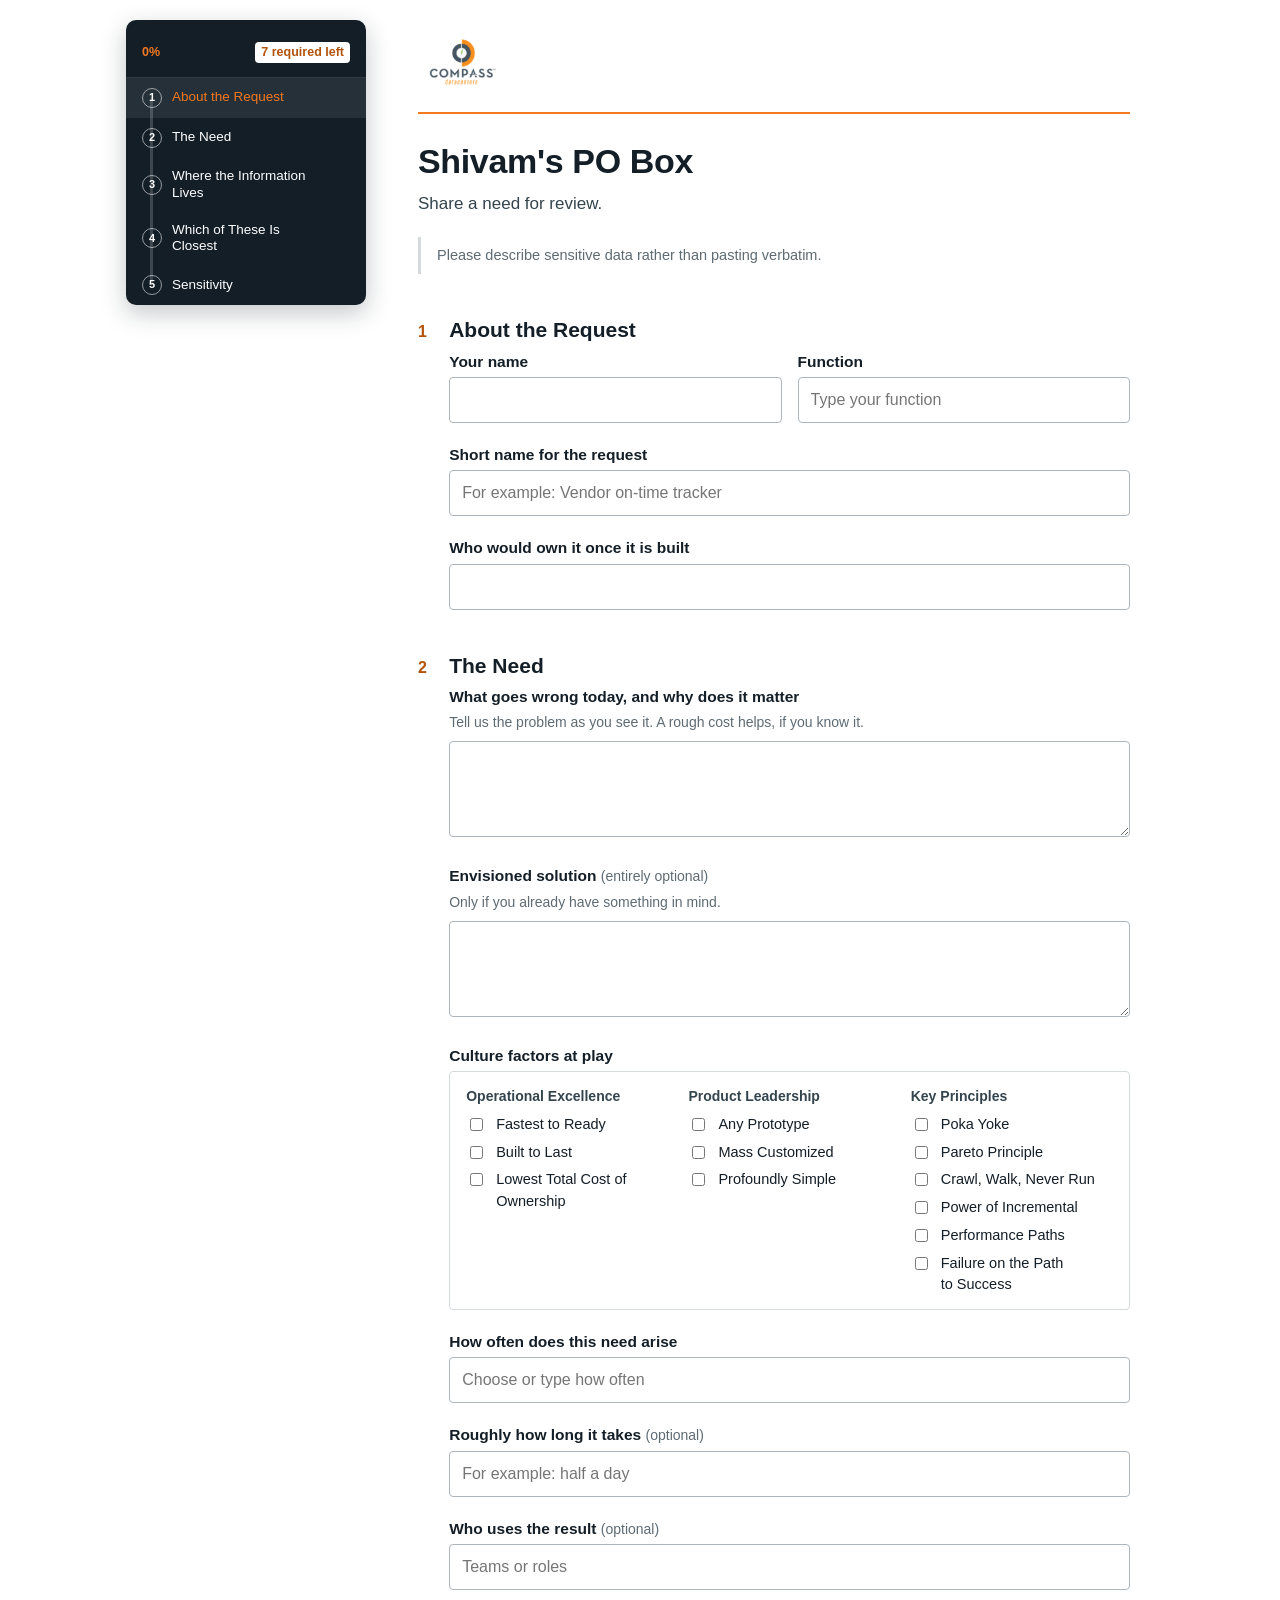
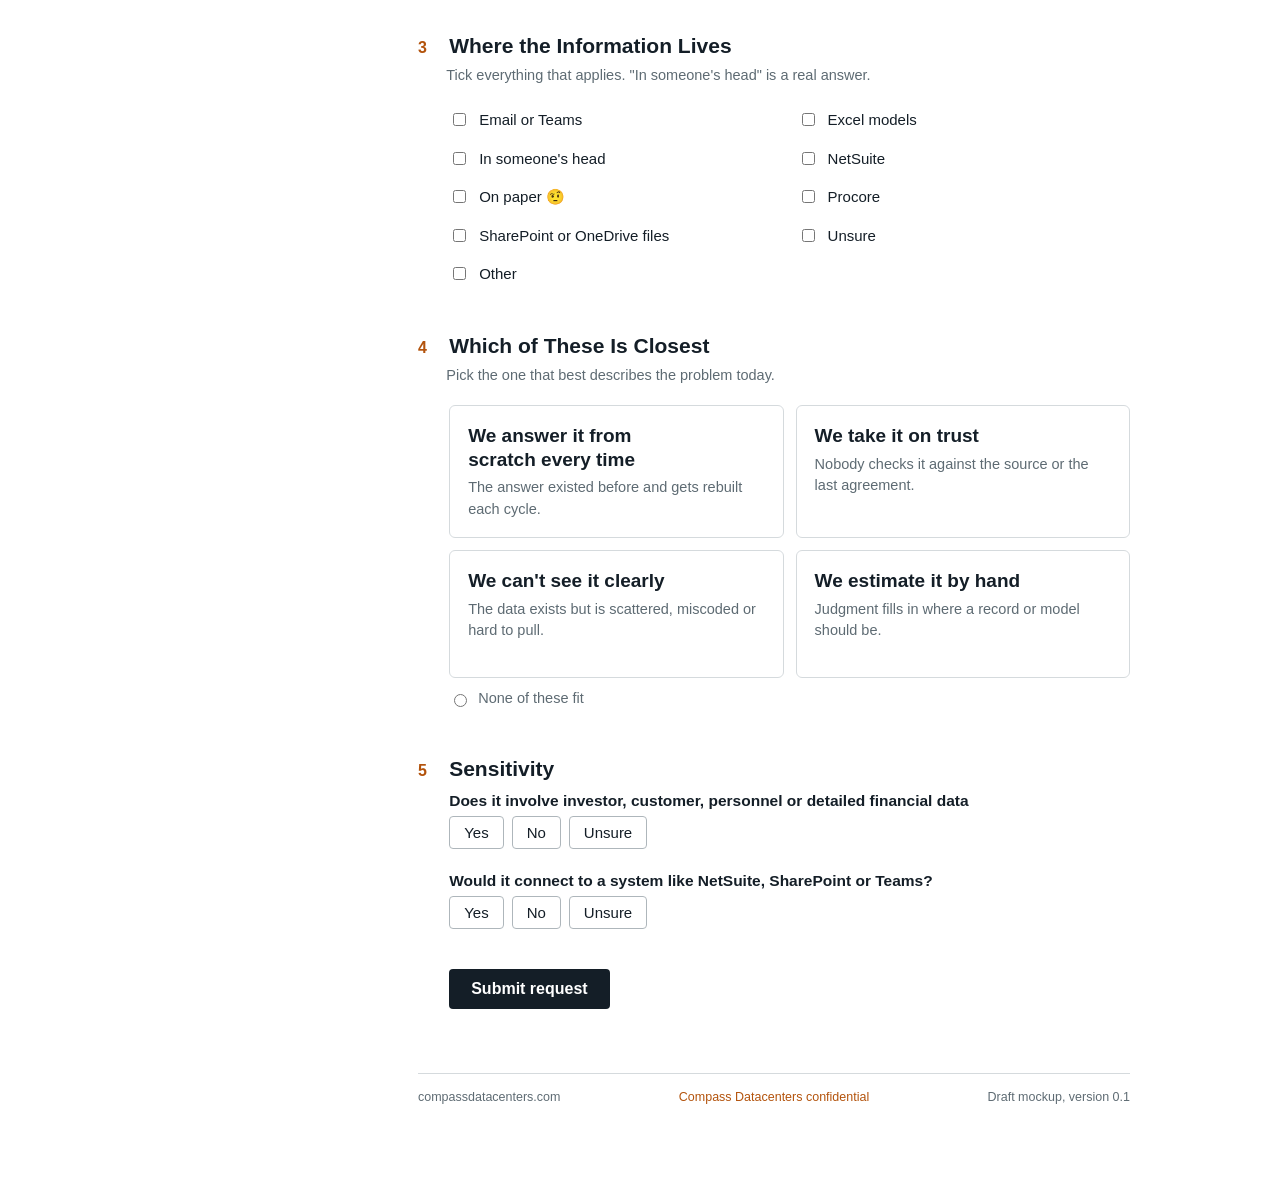
==== index.html @ 2a0922a4 "Rename the form to Shivam's PO Box Co-Authored-By: Claude Opus 5.5 <noreply@anthropic.com>" ====
<!DOCTYPE html>
<html lang="en">
<head>
<meta charset="utf-8">
<meta name="viewport" content="width=device-width, initial-scale=1">
<meta name="robots" content="noindex, nofollow">
<title>Shivam's PO Box | Compass Datacenters</title>
<link rel="stylesheet" href="assets/styles.css">
<link rel="stylesheet" href="assets/rail.css">
<link rel="icon" type="image/png" sizes="32x32" href="assets/icon-32.png">
<link rel="apple-touch-icon" href="assets/icon-180.png">
</head>
<body>
<nav id="progressRail" aria-label="Form progress"></nav>
<div class="wrap">
  <header class="top">
    <img src="assets/compass-logo.png" alt="Compass Datacenters">
  </header>

  <main id="requester">
    <h1 id="formTitle">Shivam's PO Box</h1>
    <p class="lede">Share a need for review.</p>
    <div class="notes">
      <p>Please describe sensitive data rather than pasting verbatim.</p>
    </div>

    <form id="f" novalidate>
      <section class="step" aria-labelledby="s1">
        <h2 id="s1"><span class="n">1</span>About the Request</h2>
        <div class="field row">
          <div><label class="q" for="name">Your name</label><input type="text" id="name" autocomplete="name" required></div>
          <div><label class="q" for="fn">Function</label>
            <input type="text" id="fn" required autocomplete="off" placeholder="Type your function"></div>
        </div>
        <div class="field"><label class="q" for="short">Short name for the request</label><!-- ste-disable-line STE020: owner ruling 2026-09-30, form questions are full sentences -->
          <input type="text" id="short" required placeholder="For example: Vendor on-time tracker"></div>
        <div class="field"><label class="q" for="steward">Who would own it once it is built</label><!-- ste-disable-line STE020: owner ruling 2026-09-30, form questions are full sentences -->
          <input type="text" id="steward" required></div>
      </section>

      <section class="step" aria-labelledby="s2">
        <h2 id="s2"><span class="n">2</span>The Need</h2>
        <div class="field"><label class="q" for="miss">What goes wrong today, and why does it matter</label><!-- ste-disable-line STE020: owner ruling 2026-09-30, form questions are full sentences -->
          <span class="help" id="missHelp">Tell us the problem as you see it. A rough cost helps, if you know it.</span>
          <textarea id="miss" aria-describedby="missHelp" required></textarea></div>
        <div class="field"><span class="q" id="solutionL">Envisioned solution <span class="opt">(entirely optional)</span></span>
          <span class="help" id="solutionHelp">Only if you already have something in mind.</span>
          <textarea id="solution" aria-labelledby="solutionL" aria-describedby="solutionHelp"></textarea></div>
        <div class="field"><span class="q" id="culL">Culture factors at play</span>
          <div class="culture" role="group" aria-labelledby="culL" id="culture">
            <fieldset><legend>Operational Excellence</legend>
              <label class="check"><input type="checkbox" value="Fastest to Ready">Fastest to Ready</label>
              <label class="check"><input type="checkbox" value="Built to Last">Built to Last</label>
              <label class="check"><input type="checkbox" value="Lowest Total Cost of Ownership">Lowest Total Cost of Ownership</label><!-- ste-disable-line STE020: owner ruling 2026-09-30, form questions are full sentences -->
            </fieldset>
            <fieldset><legend>Product Leadership</legend>
              <label class="check"><input type="checkbox" value="Any Prototype">Any Prototype</label>
              <label class="check"><input type="checkbox" value="Mass Customized">Mass Customized</label>
              <label class="check"><input type="checkbox" value="Profoundly Simple">Profoundly Simple</label>
            </fieldset>
            <fieldset><legend>Key Principles</legend>
              <label class="check"><input type="checkbox" value="Poka Yoke">Poka Yoke</label>
              <label class="check"><input type="checkbox" value="Pareto Principle">Pareto Principle</label>
              <label class="check"><input type="checkbox" value="Crawl, Walk, Never Run">Crawl, Walk, Never Run</label>
              <label class="check"><input type="checkbox" value="Power of Incremental">Power of Incremental</label>
              <label class="check"><input type="checkbox" value="Performance Paths">Performance Paths</label>
              <label class="check"><input type="checkbox" value="Failure on the Path to Success">Failure on the Path to Success</label><!-- ste-disable-line STE020: owner ruling 2026-09-30, form questions are full sentences -->
            </fieldset>
          </div></div>
        <div class="field"><label class="q" for="freq">How often does this need arise</label><!-- ste-disable-line STE020: owner ruling 2026-09-30, form questions are full sentences -->
          <input type="text" id="freq" list="freqList" required autocomplete="off" placeholder="Choose or type how often">
          <datalist id="freqList">
            <option>Once</option><option>Daily</option><option>Weekly</option><option>Monthly</option>
            <option>Quarterly</option><option>Per project</option><option>Occasionally</option>
          </datalist></div>
        <div class="field"><label class="q" for="effort">Roughly how long it takes <span class="opt">(optional)</span></label><!-- ste-disable-line STE020: owner ruling 2026-09-30, form questions are full sentences -->
          <input type="text" id="effort" placeholder="For example: half a day"></div>
        <div class="field"><label class="q" for="users">Who uses the result <span class="opt">(optional)</span></label><!-- ste-disable-line STE020: owner ruling 2026-09-30, form questions are full sentences -->
          <input type="text" id="users" placeholder="Teams or roles"></div>
      </section>

      <section class="step" aria-labelledby="s3">
        <h2 id="s3"><span class="n">3</span>Where the Information Lives</h2>
        <p class="intro">Tick everything that applies. "In someone's head" is a real answer.</p>
        <div class="field checks" role="group" aria-labelledby="s3" id="srcs">
          <label class="check"><input type="checkbox" value="Email or Teams">Email or Teams</label>
          <label class="check"><input type="checkbox" value="Excel models">Excel models</label>
          <label class="check"><input type="checkbox" value="In someone's head">In someone's head</label>
          <label class="check"><input type="checkbox" value="NetSuite">NetSuite</label>
          <label class="check"><input type="checkbox" value="On paper &#129320;">On paper &#129320;</label>
          <label class="check"><input type="checkbox" value="Procore">Procore</label>
          <label class="check"><input type="checkbox" value="SharePoint or OneDrive files">SharePoint or OneDrive files</label>
          <label class="check"><input type="checkbox" value="Unsure">Unsure</label>
          <label class="check"><input type="checkbox" id="srcOtherCk" value="Other">Other</label>
        </div>
        <!-- ste-disable-next-line STE020: owner ruling 2026-09-30, form questions are full sentences -->
        <input type="text" id="srcOther" class="followup" placeholder="Describe where else" aria-label="Where else the information lives, described" hidden>
      </section>

      <section class="step" aria-labelledby="s4">
        <h2 id="s4"><span class="n">4</span>Which of These Is Closest</h2>
        <p class="intro">Pick the one that best describes the problem today.</p>
        <div class="field">
          <div class="tiles" role="radiogroup" aria-labelledby="s4" id="gap">
            <label class="tile"><input type="radio" name="gap" value="Remember">
              <span class="t">We answer it from scratch every time</span><!-- ste-disable-line STE020: owner ruling 2026-09-30, form questions are full sentences -->
              <span class="d">The answer existed before and gets rebuilt each cycle.</span></label>
            <label class="tile"><input type="radio" name="gap" value="Verify">
              <span class="t">We take it on trust</span><!-- ste-disable-line STE020: owner ruling 2026-09-30, form questions are full sentences -->
              <span class="d">Nobody checks it against the source or the last agreement.</span></label>
            <label class="tile"><input type="radio" name="gap" value="See">
              <span class="t">We can't see it clearly</span><!-- ste-disable-line STE020: owner ruling 2026-09-30, form questions are full sentences -->
              <span class="d">The data exists but is scattered, miscoded or hard to pull.</span></label>
            <label class="tile"><input type="radio" name="gap" value="Guess">
              <span class="t">We estimate it by hand</span><!-- ste-disable-line STE020: owner ruling 2026-09-30, form questions are full sentences -->
              <span class="d">Judgment fills in where a record or model should be.</span></label>
          </div>
          <div class="nofit"><label><input type="radio" name="gap" value="None fit">None of these fit</label></div>
        </div>
      </section>

      <section class="step" aria-labelledby="s5">
        <h2 id="s5"><span class="n">5</span>Sensitivity</h2>
        <div class="field"><span class="q" id="sensL">Does it involve investor, customer, personnel or detailed financial data</span>
          <div class="radios" role="radiogroup" aria-labelledby="sensL">
            <label><input type="radio" name="sens" value="Yes">Yes</label>
            <label><input type="radio" name="sens" value="No">No</label>
            <label><input type="radio" name="sens" value="Unsure">Unsure</label>
          </div></div>
        <div class="field"><span class="q" id="sysL">Would it connect to a system like NetSuite, SharePoint or Teams?</span><!-- ste-disable-line STE020: owner ruling 2026-09-30, form questions are full sentences -->
          <div class="radios" role="radiogroup" aria-labelledby="sysL">
            <label><input type="radio" name="sys" value="Yes">Yes</label>
            <label><input type="radio" name="sys" value="No">No</label>
            <label><input type="radio" name="sys" value="Unsure">Unsure</label>
          </div></div>
        <div class="field followup" id="wbFollowup" hidden><span class="q" id="wbL">Would it only read from it, or also write back?</span><!-- ste-disable-line STE020: owner ruling 2026-09-30, form questions are full sentences -->
          <div class="radios" role="radiogroup" aria-labelledby="wbL">
            <label><input type="radio" name="wb" value="Read only">Read only</label>
            <label><input type="radio" name="wb" value="Read and write">Read and write</label>
            <label><input type="radio" name="wb" value="Unsure">Unsure</label>
          </div></div>
      </section>

      <div class="errbox" id="errs" role="alert" tabindex="-1"></div>
      <div class="actions">
        <button type="submit" class="btn">Submit request</button>
      </div>
    </form>

    <div class="done" id="done" tabindex="-1">
      <h2>Request Submitted</h2>
      <p id="doneMsg"></p>
      <p style="margin-top:14px"><button type="button" class="btn quiet" id="another">Start another request</button></p>
    </div>
  </main>

  <footer class="foot">
    <span>compassdatacenters.com</span>
    <span class="conf">Compass Datacenters confidential</span>
    <span>Draft mockup, version 0.1</span>
  </footer>
</div>

<script src="assets/config.js"></script>
<script src="assets/submit.js"></script>
<script src="assets/app.js"></script>
<script src="assets/rail.js"></script>
</body>
</html>
---- assets/styles.css ----
:root{
    --onyx:#141E27; --slate:#34444D; --muted:#5E6B73; --line:#D5DADD;
    --wash:#F3F4F5; --orange:#F37820; --orange-ink:#B3530C; --white:#FFFFFF;
    --err:#B42318;
  }
  *{box-sizing:border-box}
  html{-webkit-text-size-adjust:100%}
  body{margin:0;background:var(--white);color:var(--onyx);
       font-family:Arial,"Helvetica Neue",Helvetica,sans-serif;font-size:16px;line-height:1.5}
  .wrap{max-width:760px;margin:0 auto;padding:32px 24px 72px}
  header.top{display:flex;align-items:flex-end;justify-content:space-between;gap:16px;
             padding-bottom:20px;border-bottom:2px solid var(--orange)}
  header.top img{height:60px;width:auto;display:block}
  .viewswitch{display:flex;border:1px solid var(--line);border-radius:6px;overflow:hidden}
  .viewswitch button{font:inherit;font-size:14px;padding:8px 14px;border:0;background:var(--white);
       color:var(--slate);cursor:pointer;display:inline-flex;align-items:center;justify-content:center;line-height:1}
  .viewswitch button[aria-pressed="true"]{background:var(--onyx);color:var(--white)}
  h1{font-size:34px;line-height:1.15;margin:28px 0 10px;font-weight:700;letter-spacing:-.01em}
  .lede{font-size:17px;color:var(--slate);margin:0 0 20px;max-width:62ch}
  .notes{border-left:3px solid var(--line);padding:2px 0 2px 16px;margin:0 0 36px;
         color:var(--muted);font-size:14.5px}
  .notes p{margin:6px 0}
  section.step{margin-top:40px}
  .step h2{display:flex;align-items:baseline;gap:12px;font-size:21px;margin:0 0 4px}
  .step h2 .n{color:var(--orange-ink);font-size:16px;font-weight:700;min-width:1.2em}
  .step .intro{margin:0 0 18px 1.95em;color:var(--muted);font-size:14.5px}
  .field{margin:0 0 20px 1.95em}
  label.q, .q{display:block;font-weight:700;font-size:15.5px;margin-bottom:4px}
  .help{display:block;color:var(--muted);font-size:14px;margin:0 0 8px}
  .opt{font-weight:400;color:var(--muted);font-size:14px}
  input[type=text],input[type=date],select,textarea{width:100%;font:inherit;color:var(--onyx);
       padding:10px 12px;border:1px solid #AEB6BB;border-radius:4px;background:var(--white)}
  textarea{min-height:96px;resize:vertical}
  input[type=text]:focus,input[type=date]:focus,select:focus,textarea:focus,button:focus-visible{
       outline:3px solid rgba(243,120,32,.45);outline-offset:1px;border-color:var(--orange)}
  input[type=checkbox],input[type=radio]{outline:none}
  .tile:has(input:focus-visible),.check:has(input:focus-visible),
  .radios label:has(input:focus-visible){outline:3px solid rgba(243,120,32,.45);outline-offset:1px;border-color:var(--orange)}
  .row{display:grid;grid-template-columns:1fr 1fr;gap:16px}
  .checks{display:grid;grid-template-columns:repeat(2,minmax(0,1fr));gap:8px 16px}
  .check{display:flex;gap:10px;align-items:flex-start;font-size:15px;padding:4px 0}
  .check input{margin-top:4px;accent-color:var(--orange)}
  .radios{display:flex;flex-wrap:wrap;gap:8px}
  .radios label{position:relative;display:inline-flex;align-items:center;justify-content:center;border:1px solid #AEB6BB;border-radius:4px;
       padding:8px 14px;font-size:15px;line-height:1;cursor:pointer}
  .radios input{position:absolute;opacity:0;pointer-events:none}
  .radios label:has(input:checked){border-color:var(--onyx);background:var(--wash)}

  /* the one bold element: the gap selector */
  .tiles{display:grid;grid-template-columns:1fr 1fr;gap:12px}
  .tile{position:relative;display:block;border:1.5px solid var(--line);border-radius:6px;
        padding:18px 18px 16px;cursor:pointer;background:var(--white);min-height:128px}
  .tile input{position:absolute;opacity:0;pointer-events:none}
  .tile .t{display:block;font-size:19px;font-weight:700;line-height:1.25;margin-bottom:6px}
  .tile .d{display:block;font-size:14.5px;color:var(--muted)}
  .tile:hover{border-color:#9AA4AA}
  .tile:has(input:checked){border-color:var(--orange);box-shadow:inset 0 -4px 0 var(--orange)}
  .tile:has(input:checked) .t{color:var(--onyx)}
  .nofit{margin-top:10px;font-size:14.5px}
  .nofit label{display:inline-flex;gap:8px;align-items:center;color:var(--muted);cursor:pointer}

  .culture{display:grid;grid-template-columns:repeat(3,minmax(0,1fr));gap:4px 20px;
           border:1px solid var(--line);border-radius:4px;padding:14px 16px 10px}
  .culture fieldset{border:0;margin:0;padding:0;min-width:0}
  .culture legend{padding:0;font-size:14px;font-weight:700;color:var(--slate);margin-bottom:4px}
  .culture .check{font-size:14.5px;padding:3px 0}
  .followup{margin-top:8px}

  .actions{margin:40px 0 0 1.95em;display:flex;align-items:center;gap:16px;flex-wrap:wrap}
  .btn{font:inherit;font-weight:700;font-size:16px;padding:12px 22px;border-radius:4px;
       border:0;background:var(--onyx);color:var(--white);cursor:pointer;
       display:inline-flex;align-items:center;justify-content:center;line-height:1}
  .btn:hover{background:var(--slate)}
  .btn.quiet{background:var(--white);color:var(--onyx);border:1px solid #AEB6BB}
  .errbox{display:none;margin:28px 0 0 1.95em;border:1px solid var(--err);border-radius:4px;
          padding:12px 16px;color:var(--err);font-size:15px}
  .errbox.show{display:block}
  .errbox ul{margin:6px 0 0;padding-left:18px}
  .invalid{border-color:var(--err)!important}
  .done{display:none;margin-top:40px;border:1.5px solid var(--onyx);border-radius:6px;padding:24px}
  .done.show{display:block}
  .done h2{margin:0 0 8px;font-size:22px}
  .done p{margin:6px 0}
  .preview{font-size:13.5px;color:var(--muted)}

  /* triage view: requests table */
  .reqFilters{display:flex;gap:16px;flex-wrap:wrap;align-items:flex-end;margin:0 0 16px 1.95em}
  .reqFilter .q{font-size:13.5px;margin-bottom:4px}
  .reqFilter select,.reqFilter input[type=text]{font:inherit;font-size:14.5px;padding:8px 10px;
       border:1px solid #AEB6BB;border-radius:4px;background:var(--white);color:var(--onyx);width:auto}
  .reqSearch{flex:1 1 220px}
  .reqSearch input{width:100%}
  .reqCount{margin:0 0 10px 1.95em;color:var(--muted);font-size:13.5px}
  .reqTableWrap{margin:0 0 20px 1.95em;overflow-x:auto;border:1px solid var(--line);border-radius:6px}
  table.reqTable{border-collapse:collapse;width:100%;min-width:760px;font-size:14px}
  .reqTable th,.reqTable td{padding:9px 12px;text-align:left;border-bottom:1px solid var(--line);white-space:nowrap}
  .reqTable thead th{background:var(--wash);font-weight:700;cursor:pointer;user-select:none}
  .reqTable thead th:focus-visible{outline:3px solid rgba(243,120,32,.45);outline-offset:-3px}
  .reqTable th[aria-sort="ascending"]::after{content:" \2191"}
  .reqTable th[aria-sort="descending"]::after{content:" \2193"}
  .reqTable th[data-type="num"],.reqTable td.num{text-align:right;font-variant-numeric:tabular-nums}
  .reqTable tbody tr{cursor:pointer}
  .reqTable tbody tr:hover{background:var(--wash)}
  .reqTable tbody tr[aria-current="true"]{background:var(--wash);outline:2px solid var(--onyx);outline-offset:-2px}
  .reqTable tbody tr:focus-visible{outline:3px solid rgba(243,120,32,.45);outline-offset:-3px}
  .internal{background:var(--wash);border-radius:6px;padding:14px 16px;font-size:14.5px;
            color:var(--slate);margin:0 0 28px}
  .sample{border:1px solid var(--line);border-radius:6px;padding:16px 18px;margin-bottom:8px}
  .sample dl{display:grid;grid-template-columns:170px 1fr;gap:6px 16px;margin:0;font-size:15px}
  .sample dt{color:var(--muted)}
  .sample dd{margin:0;white-space:pre-wrap}
  .lens{display:grid;grid-template-columns:90px 1fr;align-items:center;gap:12px;margin-bottom:10px}
  .lens .name{font-weight:700}
  .scale{display:flex;border:1px solid #AEB6BB;border-radius:4px;overflow:hidden;width:max-content}
  .scale label{position:relative}
  .scale input{position:absolute;opacity:0}
  .scale span{display:inline-flex;align-items:center;justify-content:center;min-width:44px;
       text-align:center;padding:7px 6px;font-size:14px;line-height:1;
       border-right:1px solid var(--line);cursor:pointer}
  .scale label:last-child span{border-right:0}
  .scale input:checked+span{background:var(--onyx);color:var(--white)}
  .scale input:focus-visible+span{outline:3px solid rgba(243,120,32,.45);outline-offset:-3px}
  .scale-key{font-size:13.5px;color:var(--muted);margin:2px 0 14px 102px}
  /* no single-word last lines at any width */
  p,.help,.intro,.d,dd,.lede,.notes p,label.q,.q,.check{text-wrap:pretty}
  h1,h2,.t{text-wrap:balance}
  [hidden]{display:none!important}
  footer.foot{margin-top:64px;padding-top:14px;border-top:1px solid var(--line);
       display:flex;justify-content:space-between;gap:12px;flex-wrap:wrap;font-size:12.5px;color:var(--muted)}
  footer .conf{color:var(--orange-ink)}

  @media (max-width:640px){
    .wrap{padding:20px 16px 56px}
    h1{font-size:28px}
    .row,.tiles,.checks,.culture{grid-template-columns:1fr}
    .culture{gap:12px}
    .field,.step .intro,.actions,.errbox{margin-left:0}
    .reqFilters{flex-direction:column;align-items:stretch;margin-left:0}
    .reqCount,.reqTableWrap{margin-left:0}
    header.top{flex-direction:column;align-items:flex-start}
    .sample dl{grid-template-columns:1fr}
    .lens{grid-template-columns:1fr}
    .scale-key{margin-left:0}
  }
  @media (prefers-reduced-motion:no-preference){
    .done.show{animation:rise .25s ease-out}
    @keyframes rise{from{opacity:0;transform:translateY(6px)}to{opacity:1;transform:none}}
  }
---- assets/rail.css ----
/* Floating progress rail. Loaded only by index.html. New file, no shared selectors
   from styles.css are redefined here except the .wrap reserve-space overrides below,
   which are scoped to the >=641px layout this rail needs. */
:root{
  --rail-onyx:#141E27; --rail-slate:#34444D; --rail-orange:#F37820; --rail-orange-ink:#B3530C;
}

#progressRail{
  font-family:Arial,"Helvetica Neue",Helvetica,sans-serif;
  box-sizing:border-box;
}
#progressRail *{box-sizing:border-box}
#progressRail.rail-hidden{display:none}

/* ---- shared building blocks ---- */
#progressRail .rail-progress{padding:14px 16px;border-bottom:1px solid rgba(255,255,255,.12)}
#progressRail .rail-track{height:8px;border-radius:999px;background:rgba(255,255,255,.18);overflow:hidden}
#progressRail .rail-fill{height:100%;width:0%;background:var(--rail-orange);border-radius:999px;transition:width .25s ease}
#progressRail .rail-meta{display:flex;justify-content:space-between;align-items:baseline;gap:8px;margin-top:8px;font-size:12.5px}
#progressRail #railPercent{color:var(--rail-orange);font-weight:700}
#progressRail #railStatus{color:var(--rail-orange-ink);background:#fff;padding:1px 6px;border-radius:4px;font-weight:600}

#progressRail .rail-step{
  display:flex;align-items:center;gap:10px;width:100%;text-align:left;
  border:0;background:transparent;color:#fff;cursor:pointer;
  font:inherit;font-size:13.5px;padding:10px 16px;line-height:1.25;
}
#progressRail .rail-step .rail-num{
  flex:0 0 auto;width:20px;height:20px;border-radius:50%;display:flex;align-items:center;justify-content:center;
  font-size:11px;font-weight:700;border:1.5px solid rgba(255,255,255,.55);color:#fff;
}
#progressRail .rail-step .rail-label{flex:1 1 auto;color:#fff}
#progressRail .rail-step .rail-check{flex:0 0 auto;width:16px;text-align:center;color:var(--rail-orange);opacity:0;font-weight:700}
#progressRail .rail-step[data-state="done"] .rail-num{background:var(--rail-orange);border-color:var(--rail-orange);color:var(--rail-onyx)}
#progressRail .rail-step[data-state="done"] .rail-check{opacity:1}
#progressRail .rail-step[data-state="partial"] .rail-num{border-color:var(--rail-orange);color:var(--rail-orange)}
#progressRail .rail-step.is-current{background:rgba(255,255,255,.08)}
#progressRail .rail-step.is-current .rail-label{color:var(--rail-orange)}
#progressRail .rail-step:hover{background:rgba(255,255,255,.06)}
#progressRail .rail-step:focus-visible{outline:2px solid var(--rail-orange);outline-offset:-2px}

/* ---- >=641px: vertical rail, sticky, reserved as its own column ---- */
@media (min-width:641px){
  body{display:flex;align-items:flex-start;justify-content:center;gap:28px;flex-wrap:wrap}
  .wrap{margin:0;min-width:0;flex:1 1 760px}
  #progressRail{
    flex:0 0 240px;position:sticky;top:20px;align-self:flex-start;
    background:var(--rail-onyx);border-radius:10px;overflow:hidden;
    max-height:calc(100vh - 40px);overflow-y:auto;
    box-shadow:0 8px 24px rgba(20,30,39,.25);
  }
  #progressRail .rail-dots{display:none}

  /* horizontal fill is mobile-only here; a vertical timeline replaces it behind the
     numbered step dots, so the percent/status readout is all that's left up top */
  #progressRail .rail-progress .rail-track{display:none}

  #progressRail .rail-steps{position:relative}
  #progressRail .rail-track-v,
  #progressRail .rail-fill-v{
    position:absolute;left:24px;top:20px;bottom:20px;width:3px;border-radius:999px;
  }
  #progressRail .rail-track-v{background:rgba(255,255,255,.18)}
  #progressRail .rail-fill-v{bottom:auto;height:0;background:var(--rail-orange);transition:height .25s ease}
  #progressRail .rail-step{position:relative}
}

/* ---- <=640px: slim sticky top bar with dots ---- */
@media (max-width:640px){
  body{padding-top:0}
  #progressRail{
    position:sticky;top:0;z-index:50;width:100%;
    background:var(--rail-onyx);
    padding-top:env(safe-area-inset-top);
    box-shadow:0 2px 10px rgba(20,30,39,.25);
  }
  #progressRail .rail-steps{display:none}
  #progressRail .rail-progress{border-bottom:0;padding:8px 14px 6px}
  #progressRail .rail-dots{display:flex;justify-content:center;gap:10px;padding:0 14px 10px}
  #progressRail .rail-dot-btn{
    border:0;background:transparent;padding:6px;cursor:pointer;display:flex;align-items:center;justify-content:center;
  }
  #progressRail .rail-dot-btn:focus-visible{outline:2px solid var(--rail-orange);outline-offset:1px;border-radius:50%}
  #progressRail .rail-dot{
    width:10px;height:10px;border-radius:50%;background:rgba(255,255,255,.35);border:1.5px solid rgba(255,255,255,.55);
  }
  #progressRail .rail-dot-btn[data-state="done"] .rail-dot{background:var(--rail-orange);border-color:var(--rail-orange)}
  #progressRail .rail-dot-btn[data-state="partial"] .rail-dot{background:transparent;border-color:var(--rail-orange)}
  #progressRail .rail-dot-btn.is-current .rail-dot{box-shadow:0 0 0 3px rgba(243,120,32,.35)}
}

@media (prefers-reduced-motion:reduce){
  #progressRail .rail-fill,
  #progressRail .rail-fill-v{transition:none}
}
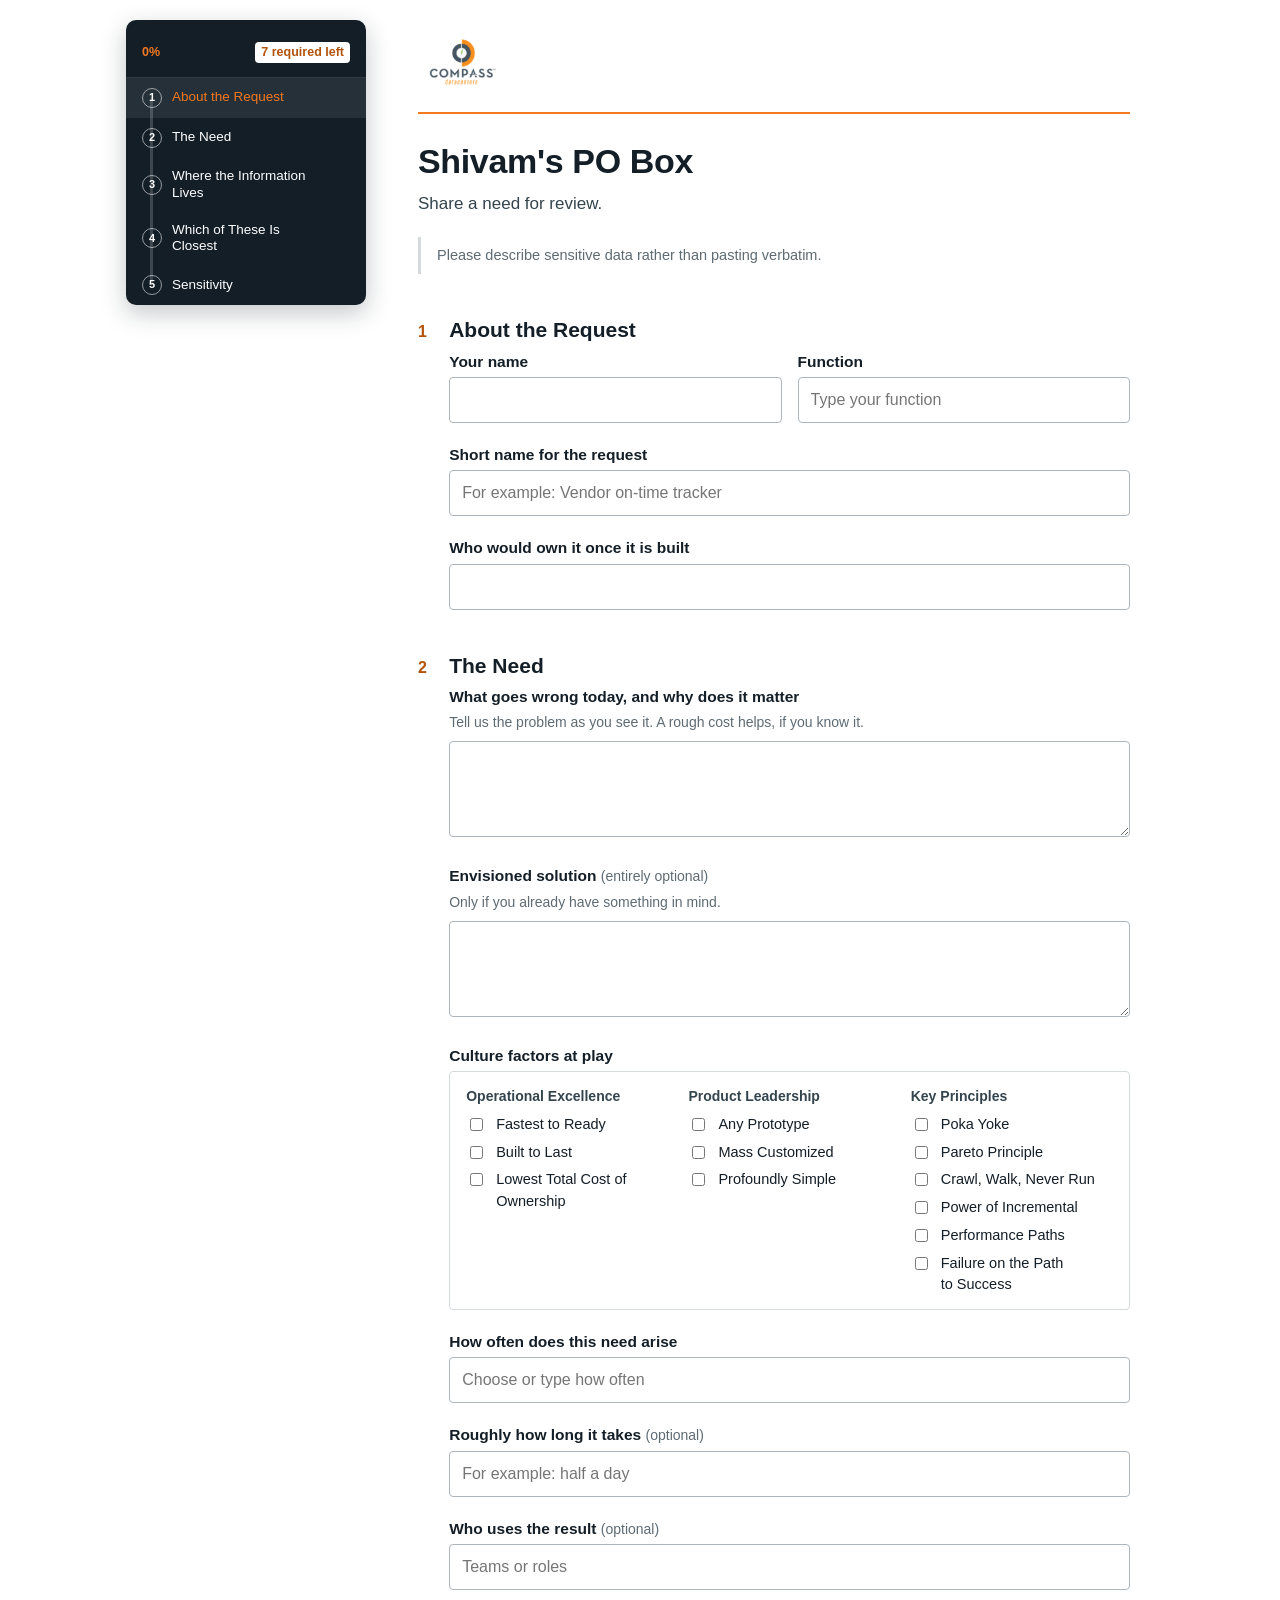
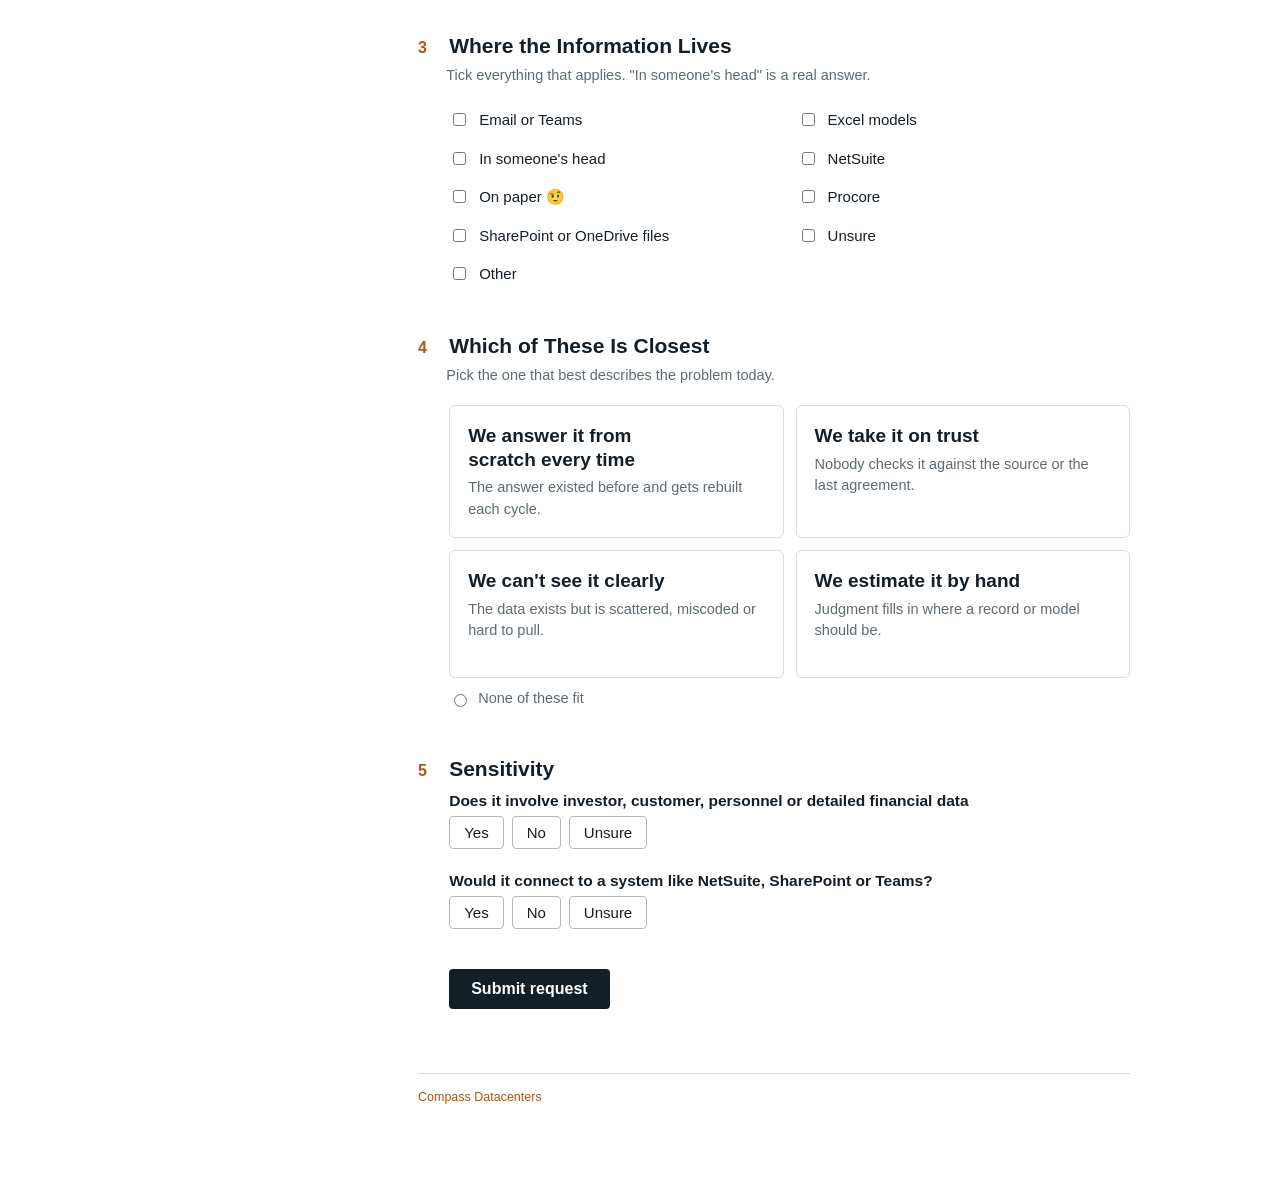
==== commit 98f63b66: "Footer: only Compass Datacenters, in orange Co-Authored-By: Claude Opus 5.5 <noreply@anthropic.com>" ====
--- a/index.html
+++ b/index.html
@@ -155,9 +155,7 @@
   </main>
 
   <footer class="foot">
-    <span>compassdatacenters.com</span>
-    <span class="conf">Compass Datacenters confidential</span>
-    <span>Draft mockup, version 0.1</span>
+    <span class="conf">Compass Datacenters</span>
   </footer>
 </div>
 
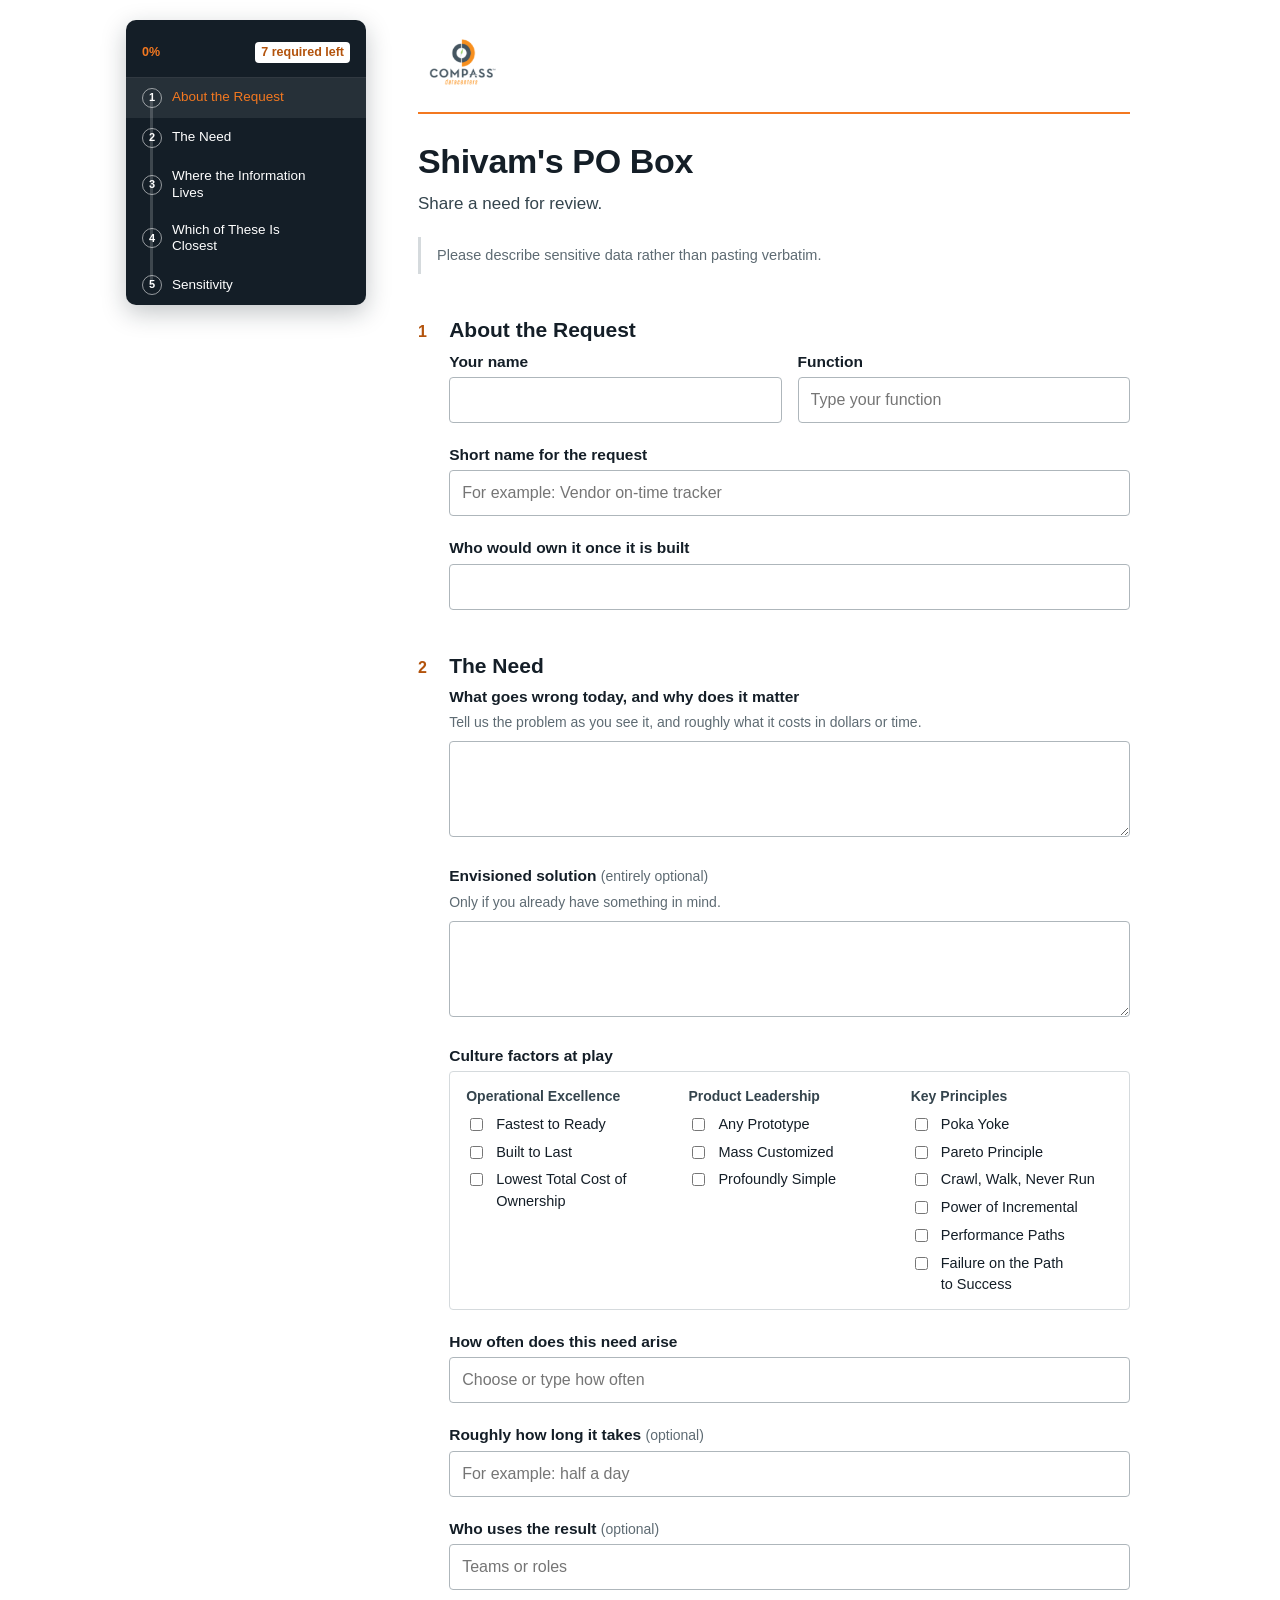
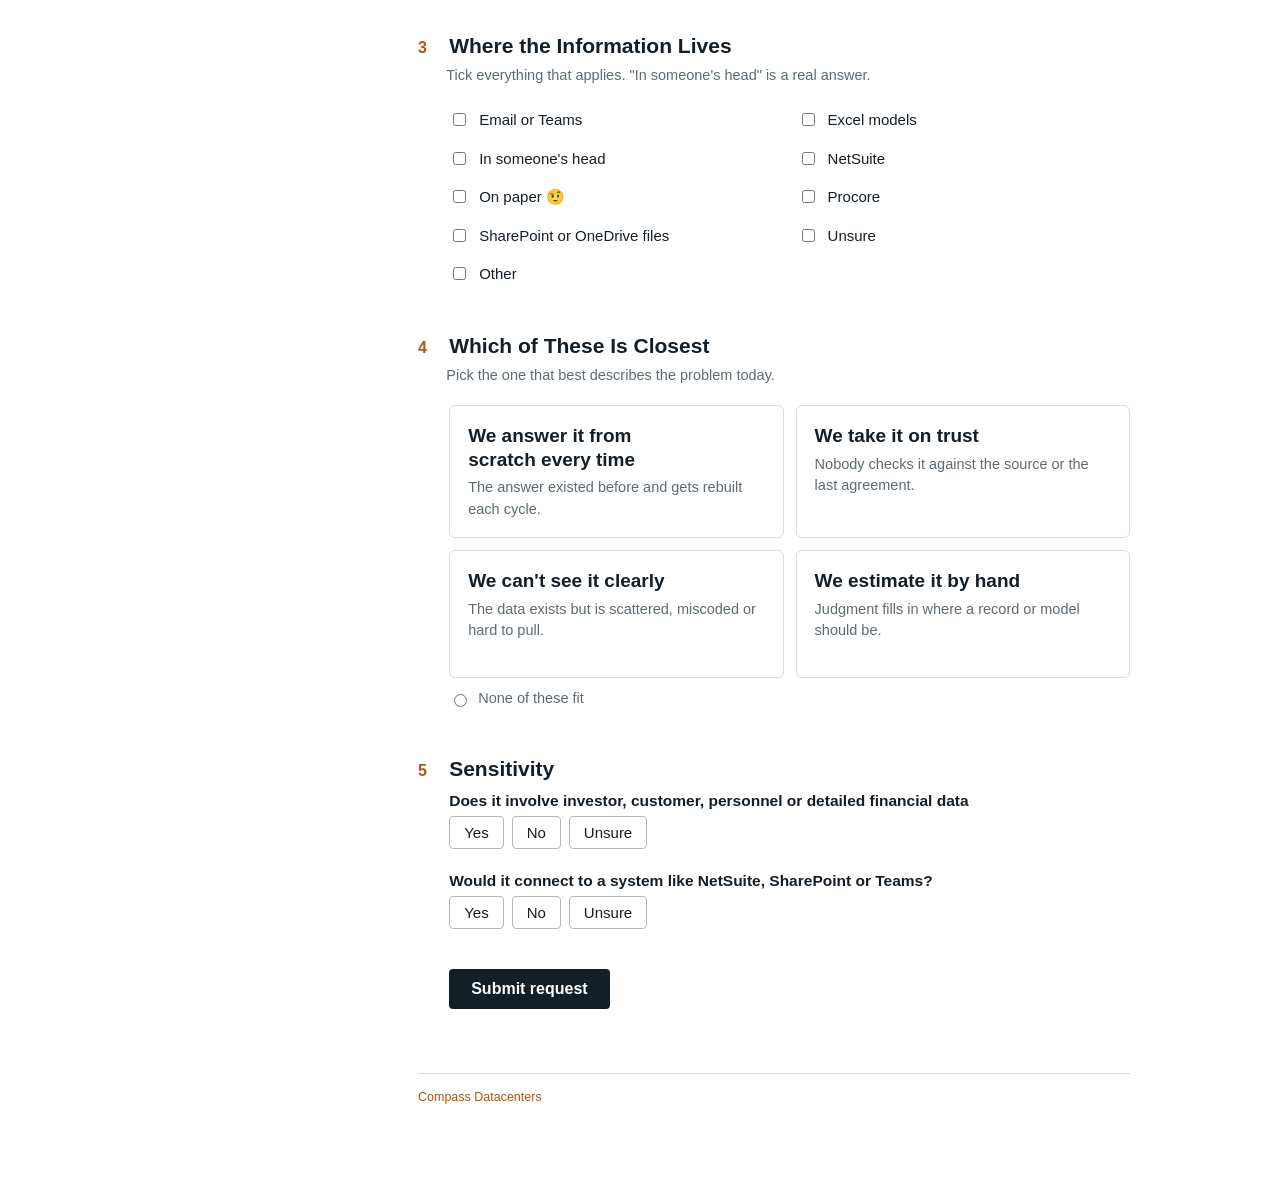
==== commit 73571563: "Step 2 help: roughly what it costs in dollars or time Co-Authored-By: Claude Opus 5.5 <noreply@anthr" ====
--- a/index.html
+++ b/index.html
@@ -41,7 +41,7 @@
       <section class="step" aria-labelledby="s2">
         <h2 id="s2"><span class="n">2</span>The Need</h2>
         <div class="field"><label class="q" for="miss">What goes wrong today, and why does it matter</label><!-- ste-disable-line STE020: owner ruling 2026-09-30, form questions are full sentences -->
-          <span class="help" id="missHelp">Tell us the problem as you see it. A rough cost helps, if you know it.</span>
+          <span class="help" id="missHelp">Tell us the problem as you see it, and roughly what it costs in dollars or time.</span>
           <textarea id="miss" aria-describedby="missHelp" required></textarea></div>
         <div class="field"><span class="q" id="solutionL">Envisioned solution <span class="opt">(entirely optional)</span></span>
           <span class="help" id="solutionHelp">Only if you already have something in mind.</span>
--- a/assets/styles.css
+++ b/assets/styles.css
@@ -2,8 +2,12 @@
     --onyx:#141E27; --slate:#34444D; --muted:#5E6B73; --line:#D5DADD;
     --wash:#F3F4F5; --orange:#F37820; --orange-ink:#B3530C; --white:#FFFFFF;
     --err:#B42318;
+    /* one cursor for everything selectable: Compass-orange arrow, onyx outline; falls back to the hand */
+    --pick:url("data:image/svg+xml,%3Csvg xmlns='http://www.w3.org/2000/svg' width='24' height='24' viewBox='0 0 24 24'%3E%3Cpath d='M3 2v17l4.6-4.2 3.3 7.2 3-1.4-3.3-7.1H17z' fill='%23F37820' stroke='%23141E27' stroke-width='1.5' stroke-linejoin='round'/%3E%3C/svg%3E") 3 2, pointer;
   }
   *{box-sizing:border-box}
+  :is(button,select,a[href],input[type=checkbox],input[type=radio],label.check,.radios label,.tile){cursor:var(--pick)}
+  :is(button,select,input):disabled{cursor:not-allowed}
   html{-webkit-text-size-adjust:100%}
   body{margin:0;background:var(--white);color:var(--onyx);
        font-family:Arial,"Helvetica Neue",Helvetica,sans-serif;font-size:16px;line-height:1.5}
@@ -13,7 +17,7 @@
   header.top img{height:60px;width:auto;display:block}
   .viewswitch{display:flex;border:1px solid var(--line);border-radius:6px;overflow:hidden}
   .viewswitch button{font:inherit;font-size:14px;padding:8px 14px;border:0;background:var(--white);
-       color:var(--slate);cursor:pointer;display:inline-flex;align-items:center;justify-content:center;line-height:1}
+       color:var(--slate);cursor:var(--pick);display:inline-flex;align-items:center;justify-content:center;line-height:1}
   .viewswitch button[aria-pressed="true"]{background:var(--onyx);color:var(--white)}
   h1{font-size:34px;line-height:1.15;margin:28px 0 10px;font-weight:700;letter-spacing:-.01em}
   .lede{font-size:17px;color:var(--slate);margin:0 0 20px;max-width:62ch}
@@ -42,14 +46,14 @@
   .check input{margin-top:4px;accent-color:var(--orange)}
   .radios{display:flex;flex-wrap:wrap;gap:8px}
   .radios label{position:relative;display:inline-flex;align-items:center;justify-content:center;border:1px solid #AEB6BB;border-radius:4px;
-       padding:8px 14px;font-size:15px;line-height:1;cursor:pointer}
+       padding:8px 14px;font-size:15px;line-height:1;cursor:var(--pick)}
   .radios input{position:absolute;opacity:0;pointer-events:none}
   .radios label:has(input:checked){border-color:var(--onyx);background:var(--wash)}
 
   /* the one bold element: the gap selector */
   .tiles{display:grid;grid-template-columns:1fr 1fr;gap:12px}
   .tile{position:relative;display:block;border:1.5px solid var(--line);border-radius:6px;
-        padding:18px 18px 16px;cursor:pointer;background:var(--white);min-height:128px}
+        padding:18px 18px 16px;cursor:var(--pick);background:var(--white);min-height:128px}
   .tile input{position:absolute;opacity:0;pointer-events:none}
   .tile .t{display:block;font-size:19px;font-weight:700;line-height:1.25;margin-bottom:6px}
   .tile .d{display:block;font-size:14.5px;color:var(--muted)}
@@ -57,7 +61,7 @@
   .tile:has(input:checked){border-color:var(--orange);box-shadow:inset 0 -4px 0 var(--orange)}
   .tile:has(input:checked) .t{color:var(--onyx)}
   .nofit{margin-top:10px;font-size:14.5px}
-  .nofit label{display:inline-flex;gap:8px;align-items:center;color:var(--muted);cursor:pointer}
+  .nofit label{display:inline-flex;gap:8px;align-items:center;color:var(--muted);cursor:var(--pick)}
 
   .culture{display:grid;grid-template-columns:repeat(3,minmax(0,1fr));gap:4px 20px;
            border:1px solid var(--line);border-radius:4px;padding:14px 16px 10px}
@@ -68,7 +72,7 @@
 
   .actions{margin:40px 0 0 1.95em;display:flex;align-items:center;gap:16px;flex-wrap:wrap}
   .btn{font:inherit;font-weight:700;font-size:16px;padding:12px 22px;border-radius:4px;
-       border:0;background:var(--onyx);color:var(--white);cursor:pointer;
+       border:0;background:var(--onyx);color:var(--white);cursor:var(--pick);
        display:inline-flex;align-items:center;justify-content:center;line-height:1}
   .btn:hover{background:var(--slate)}
   .btn.quiet{background:var(--white);color:var(--onyx);border:1px solid #AEB6BB}
@@ -94,12 +98,12 @@
   .reqTableWrap{margin:0 0 20px 1.95em;overflow-x:auto;border:1px solid var(--line);border-radius:6px}
   table.reqTable{border-collapse:collapse;width:100%;min-width:760px;font-size:14px}
   .reqTable th,.reqTable td{padding:9px 12px;text-align:left;border-bottom:1px solid var(--line);white-space:nowrap}
-  .reqTable thead th{background:var(--wash);font-weight:700;cursor:pointer;user-select:none}
+  .reqTable thead th{background:var(--wash);font-weight:700;cursor:var(--pick);user-select:none}
   .reqTable thead th:focus-visible{outline:3px solid rgba(243,120,32,.45);outline-offset:-3px}
   .reqTable th[aria-sort="ascending"]::after{content:" \2191"}
   .reqTable th[aria-sort="descending"]::after{content:" \2193"}
   .reqTable th[data-type="num"],.reqTable td.num{text-align:right;font-variant-numeric:tabular-nums}
-  .reqTable tbody tr{cursor:pointer}
+  .reqTable tbody tr{cursor:var(--pick)}
   .reqTable tbody tr:hover{background:var(--wash)}
   .reqTable tbody tr[aria-current="true"]{background:var(--wash);outline:2px solid var(--onyx);outline-offset:-2px}
   .reqTable tbody tr:focus-visible{outline:3px solid rgba(243,120,32,.45);outline-offset:-3px}
@@ -116,7 +120,7 @@
   .scale input{position:absolute;opacity:0}
   .scale span{display:inline-flex;align-items:center;justify-content:center;min-width:44px;
        text-align:center;padding:7px 6px;font-size:14px;line-height:1;
-       border-right:1px solid var(--line);cursor:pointer}
+       border-right:1px solid var(--line);cursor:var(--pick)}
   .scale label:last-child span{border-right:0}
   .scale input:checked+span{background:var(--onyx);color:var(--white)}
   .scale input:focus-visible+span{outline:3px solid rgba(243,120,32,.45);outline-offset:-3px}
--- a/assets/rail.css
+++ b/assets/rail.css
@@ -22,7 +22,7 @@
 
 #progressRail .rail-step{
   display:flex;align-items:center;gap:10px;width:100%;text-align:left;
-  border:0;background:transparent;color:#fff;cursor:pointer;
+  border:0;background:transparent;color:#fff;cursor:var(--pick);
   font:inherit;font-size:13.5px;padding:10px 16px;line-height:1.25;
 }
 #progressRail .rail-step .rail-num{
@@ -78,7 +78,7 @@
   #progressRail .rail-progress{border-bottom:0;padding:8px 14px 6px}
   #progressRail .rail-dots{display:flex;justify-content:center;gap:10px;padding:0 14px 10px}
   #progressRail .rail-dot-btn{
-    border:0;background:transparent;padding:6px;cursor:pointer;display:flex;align-items:center;justify-content:center;
+    border:0;background:transparent;padding:6px;cursor:var(--pick);display:flex;align-items:center;justify-content:center;
   }
   #progressRail .rail-dot-btn:focus-visible{outline:2px solid var(--rail-orange);outline-offset:1px;border-radius:50%}
   #progressRail .rail-dot{
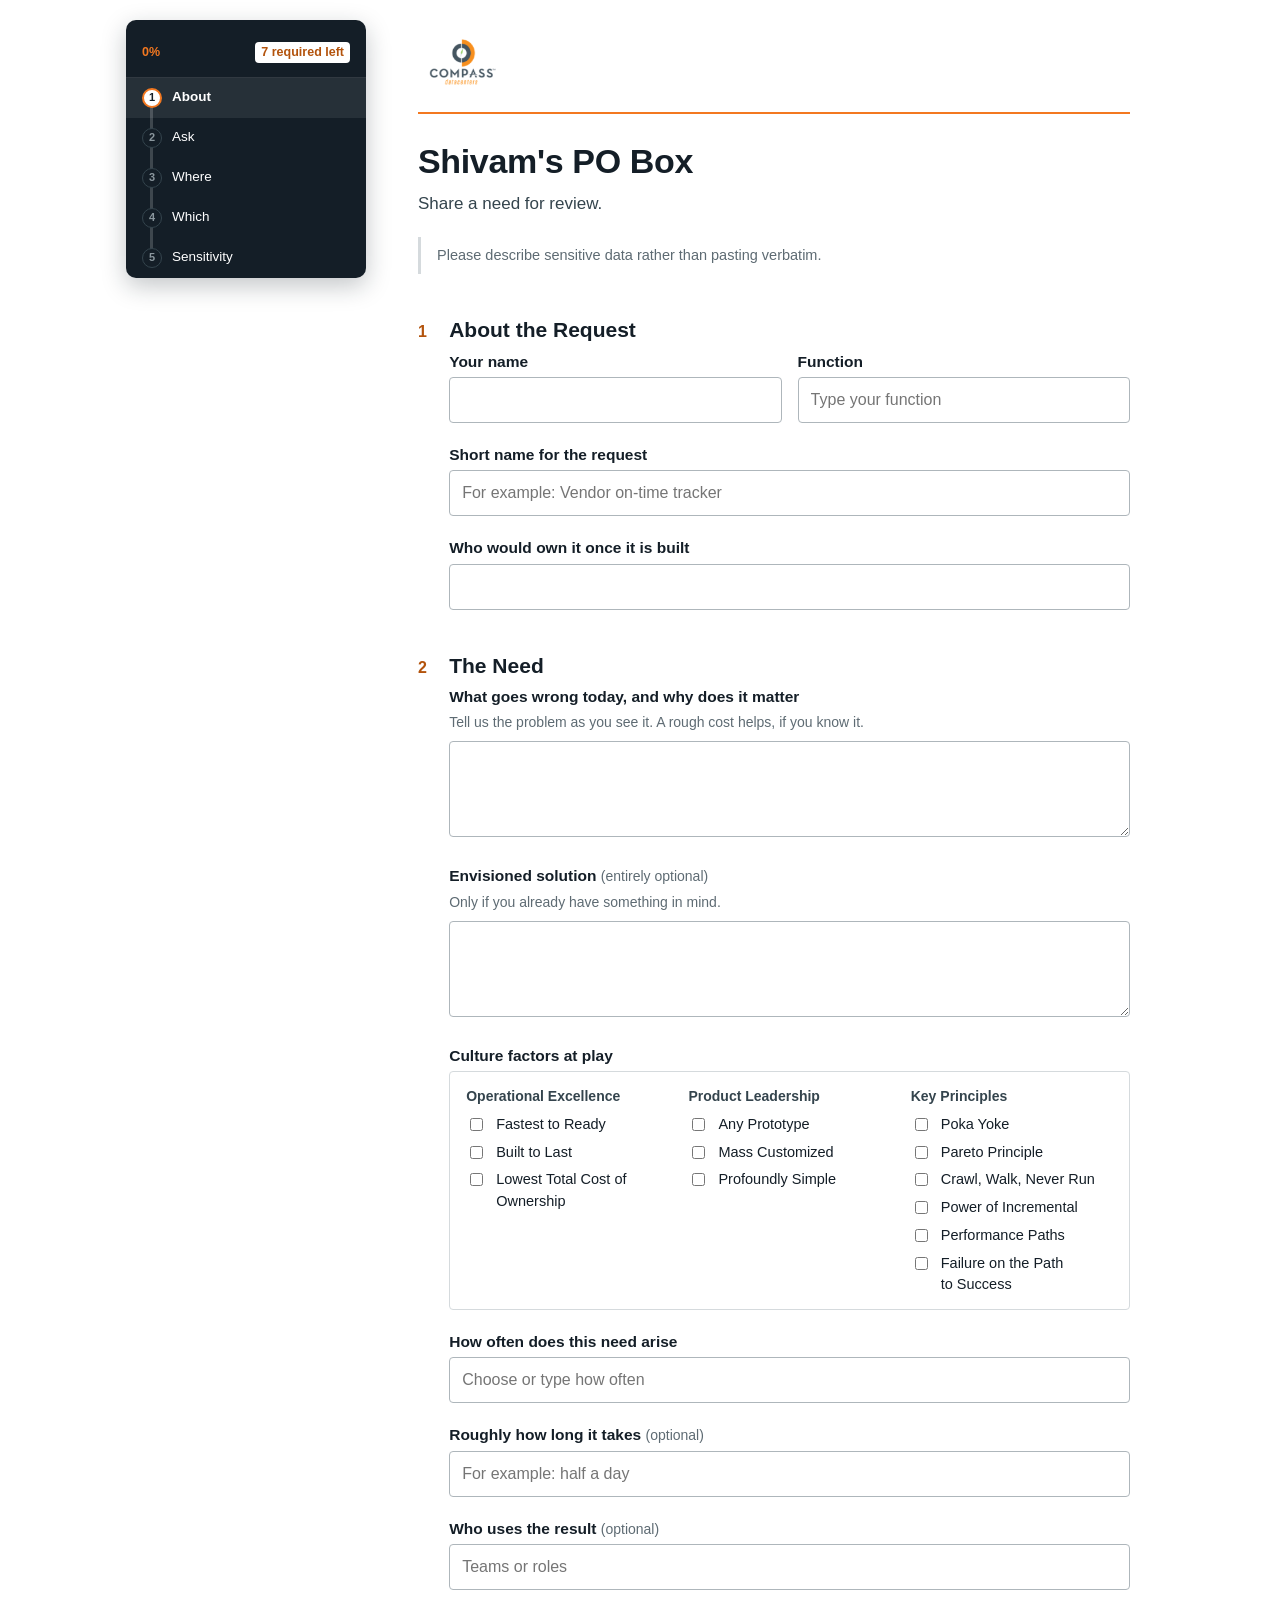
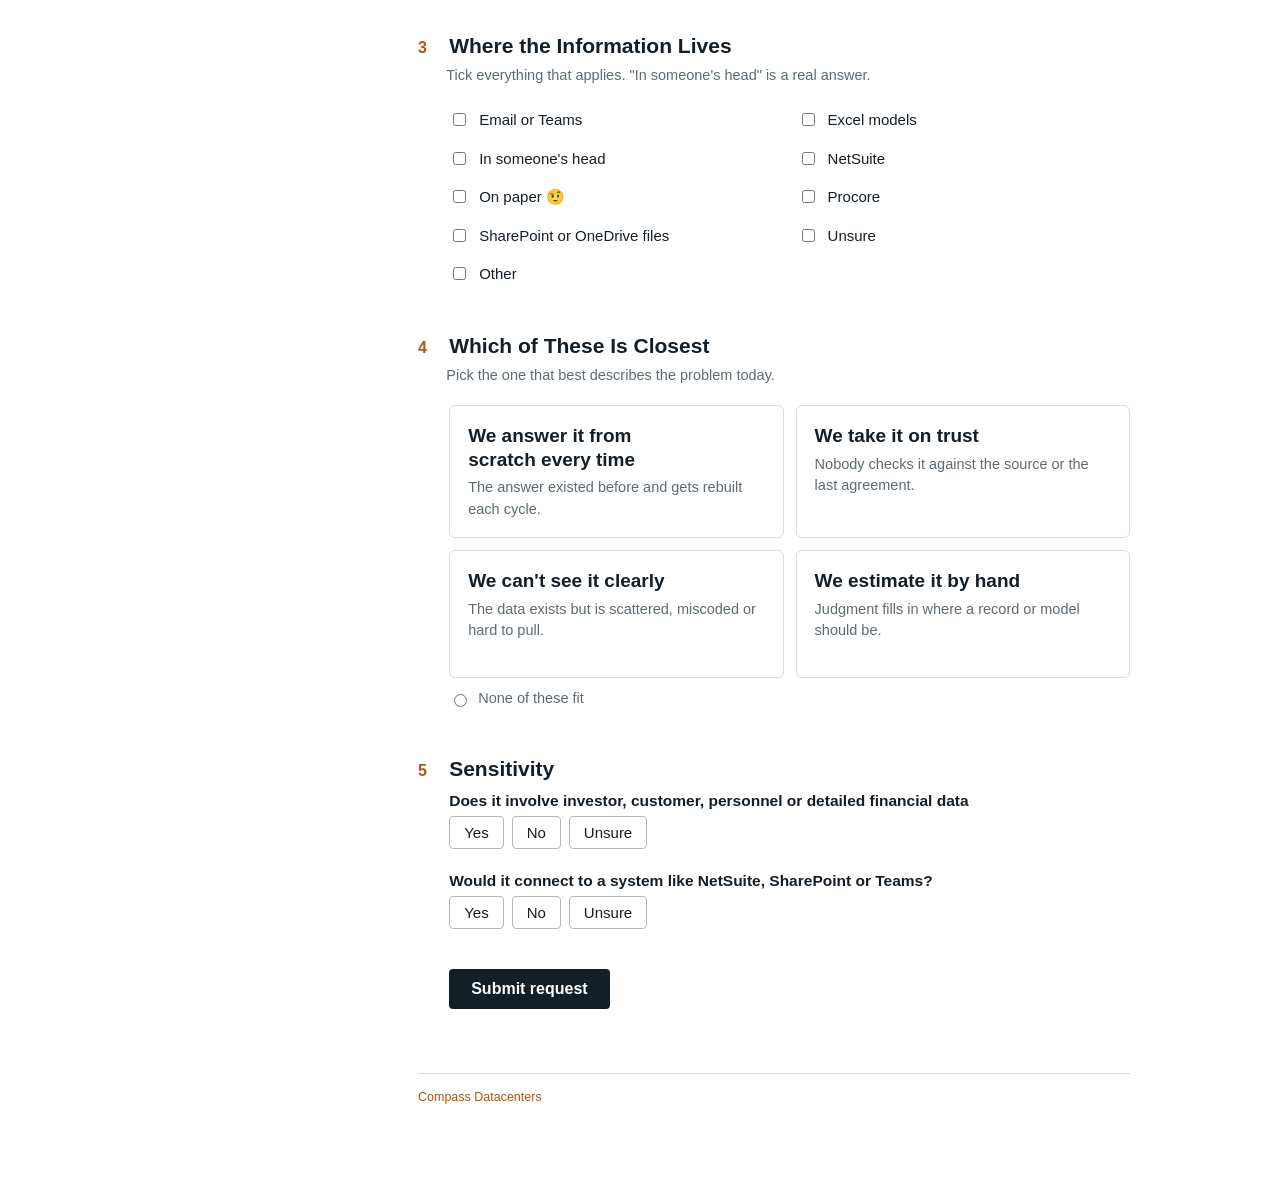
==== commit 5f7632a9: "Desktop rail: per-segment line, three-state dots, short rail labels Fixes owner-reported defects: fi" ====
--- a/index.html
+++ b/index.html
@@ -26,7 +26,7 @@
 
     <form id="f" novalidate>
       <section class="step" aria-labelledby="s1">
-        <h2 id="s1"><span class="n">1</span>About the Request</h2>
+        <h2 id="s1" data-rail="About"><span class="n">1</span>About the Request</h2>
         <div class="field row">
           <div><label class="q" for="name">Your name</label><input type="text" id="name" autocomplete="name" required></div>
           <div><label class="q" for="fn">Function</label>
@@ -39,9 +39,9 @@
       </section>
 
       <section class="step" aria-labelledby="s2">
-        <h2 id="s2"><span class="n">2</span>The Need</h2>
+        <h2 id="s2" data-rail="Ask"><span class="n">2</span>The Need</h2>
         <div class="field"><label class="q" for="miss">What goes wrong today, and why does it matter</label><!-- ste-disable-line STE020: owner ruling 2026-09-30, form questions are full sentences -->
-          <span class="help" id="missHelp">Tell us the problem as you see it, and roughly what it costs in dollars or time.</span>
+          <span class="help" id="missHelp">Tell us the problem as you see it. A rough cost helps, if you know it.</span>
           <textarea id="miss" aria-describedby="missHelp" required></textarea></div>
         <div class="field"><span class="q" id="solutionL">Envisioned solution <span class="opt">(entirely optional)</span></span>
           <span class="help" id="solutionHelp">Only if you already have something in mind.</span>
@@ -80,7 +80,7 @@
       </section>
 
       <section class="step" aria-labelledby="s3">
-        <h2 id="s3"><span class="n">3</span>Where the Information Lives</h2>
+        <h2 id="s3" data-rail="Where"><span class="n">3</span>Where the Information Lives</h2>
         <p class="intro">Tick everything that applies. "In someone's head" is a real answer.</p>
         <div class="field checks" role="group" aria-labelledby="s3" id="srcs">
           <label class="check"><input type="checkbox" value="Email or Teams">Email or Teams</label>
@@ -98,7 +98,7 @@
       </section>
 
       <section class="step" aria-labelledby="s4">
-        <h2 id="s4"><span class="n">4</span>Which of These Is Closest</h2>
+        <h2 id="s4" data-rail="Which"><span class="n">4</span>Which of These Is Closest</h2>
         <p class="intro">Pick the one that best describes the problem today.</p>
         <div class="field">
           <div class="tiles" role="radiogroup" aria-labelledby="s4" id="gap">
--- a/assets/rail.css
+++ b/assets/rail.css
@@ -25,17 +25,26 @@
   border:0;background:transparent;color:#fff;cursor:var(--pick);
   font:inherit;font-size:13.5px;padding:10px 16px;line-height:1.25;
 }
+/* Opaque dot, always, so the vertical line behind it never shows through.
+   Not-started is the default look; done and current (below) override it. */
 #progressRail .rail-step .rail-num{
-  flex:0 0 auto;width:20px;height:20px;border-radius:50%;display:flex;align-items:center;justify-content:center;
-  font-size:11px;font-weight:700;border:1.5px solid rgba(255,255,255,.55);color:#fff;
+  position:relative;flex:0 0 auto;width:20px;height:20px;border-radius:50%;display:flex;
+  align-items:center;justify-content:center;font-size:11px;font-weight:700;
+  border:1.5px solid var(--rail-slate);background:var(--rail-onyx);color:#8b979e;
 }
 #progressRail .rail-step .rail-label{flex:1 1 auto;color:#fff}
-#progressRail .rail-step .rail-check{flex:0 0 auto;width:16px;text-align:center;color:var(--rail-orange);opacity:0;font-weight:700}
-#progressRail .rail-step[data-state="done"] .rail-num{background:var(--rail-orange);border-color:var(--rail-orange);color:var(--rail-onyx)}
-#progressRail .rail-step[data-state="done"] .rail-check{opacity:1}
-#progressRail .rail-step[data-state="partial"] .rail-num{border-color:var(--rail-orange);color:var(--rail-orange)}
+#progressRail .rail-step[data-state="done"] .rail-num{
+  background:var(--rail-orange);border-color:var(--rail-orange);color:transparent;font-size:0;
+}
+#progressRail .rail-step[data-state="done"] .rail-num::after{
+  content:"\2713";position:absolute;inset:0;display:flex;align-items:center;justify-content:center;
+  font-size:11px;color:#fff;
+}
+#progressRail .rail-step.is-current:not([data-state="done"]) .rail-num{
+  background:#fff;border-color:var(--rail-orange);border-width:2px;color:var(--rail-onyx);
+}
 #progressRail .rail-step.is-current{background:rgba(255,255,255,.08)}
-#progressRail .rail-step.is-current .rail-label{color:var(--rail-orange)}
+#progressRail .rail-step.is-current .rail-label{color:#fff;font-weight:700}
 #progressRail .rail-step:hover{background:rgba(255,255,255,.06)}
 #progressRail .rail-step:focus-visible{outline:2px solid var(--rail-orange);outline-offset:-2px}
 
@@ -56,12 +65,17 @@
   #progressRail .rail-progress .rail-track{display:none}
 
   #progressRail .rail-steps{position:relative}
-  #progressRail .rail-track-v,
-  #progressRail .rail-fill-v{
+  #progressRail .rail-track-v{
     position:absolute;left:24px;top:20px;bottom:20px;width:3px;border-radius:999px;
+    background:rgba(255,255,255,.18);
   }
-  #progressRail .rail-track-v{background:rgba(255,255,255,.18)}
-  #progressRail .rail-fill-v{bottom:auto;height:0;background:var(--rail-orange);transition:height .25s ease}
+  /* One segment per gap between dots, dot-center to dot-center (positioned in JS).
+     Orange when the step above it is complete; otherwise transparent, so the
+     slate base track shows through. No percentage-length fill. */
+  #progressRail .rail-seg{
+    position:absolute;left:24px;width:3px;border-radius:999px;background:transparent;
+  }
+  #progressRail .rail-seg[data-state="done"]{background:var(--rail-orange)}
   #progressRail .rail-step{position:relative}
 }
 
@@ -85,11 +99,9 @@
     width:10px;height:10px;border-radius:50%;background:rgba(255,255,255,.35);border:1.5px solid rgba(255,255,255,.55);
   }
   #progressRail .rail-dot-btn[data-state="done"] .rail-dot{background:var(--rail-orange);border-color:var(--rail-orange)}
-  #progressRail .rail-dot-btn[data-state="partial"] .rail-dot{background:transparent;border-color:var(--rail-orange)}
   #progressRail .rail-dot-btn.is-current .rail-dot{box-shadow:0 0 0 3px rgba(243,120,32,.35)}
 }
 
 @media (prefers-reduced-motion:reduce){
-  #progressRail .rail-fill,
-  #progressRail .rail-fill-v{transition:none}
+  #progressRail .rail-fill{transition:none}
 }
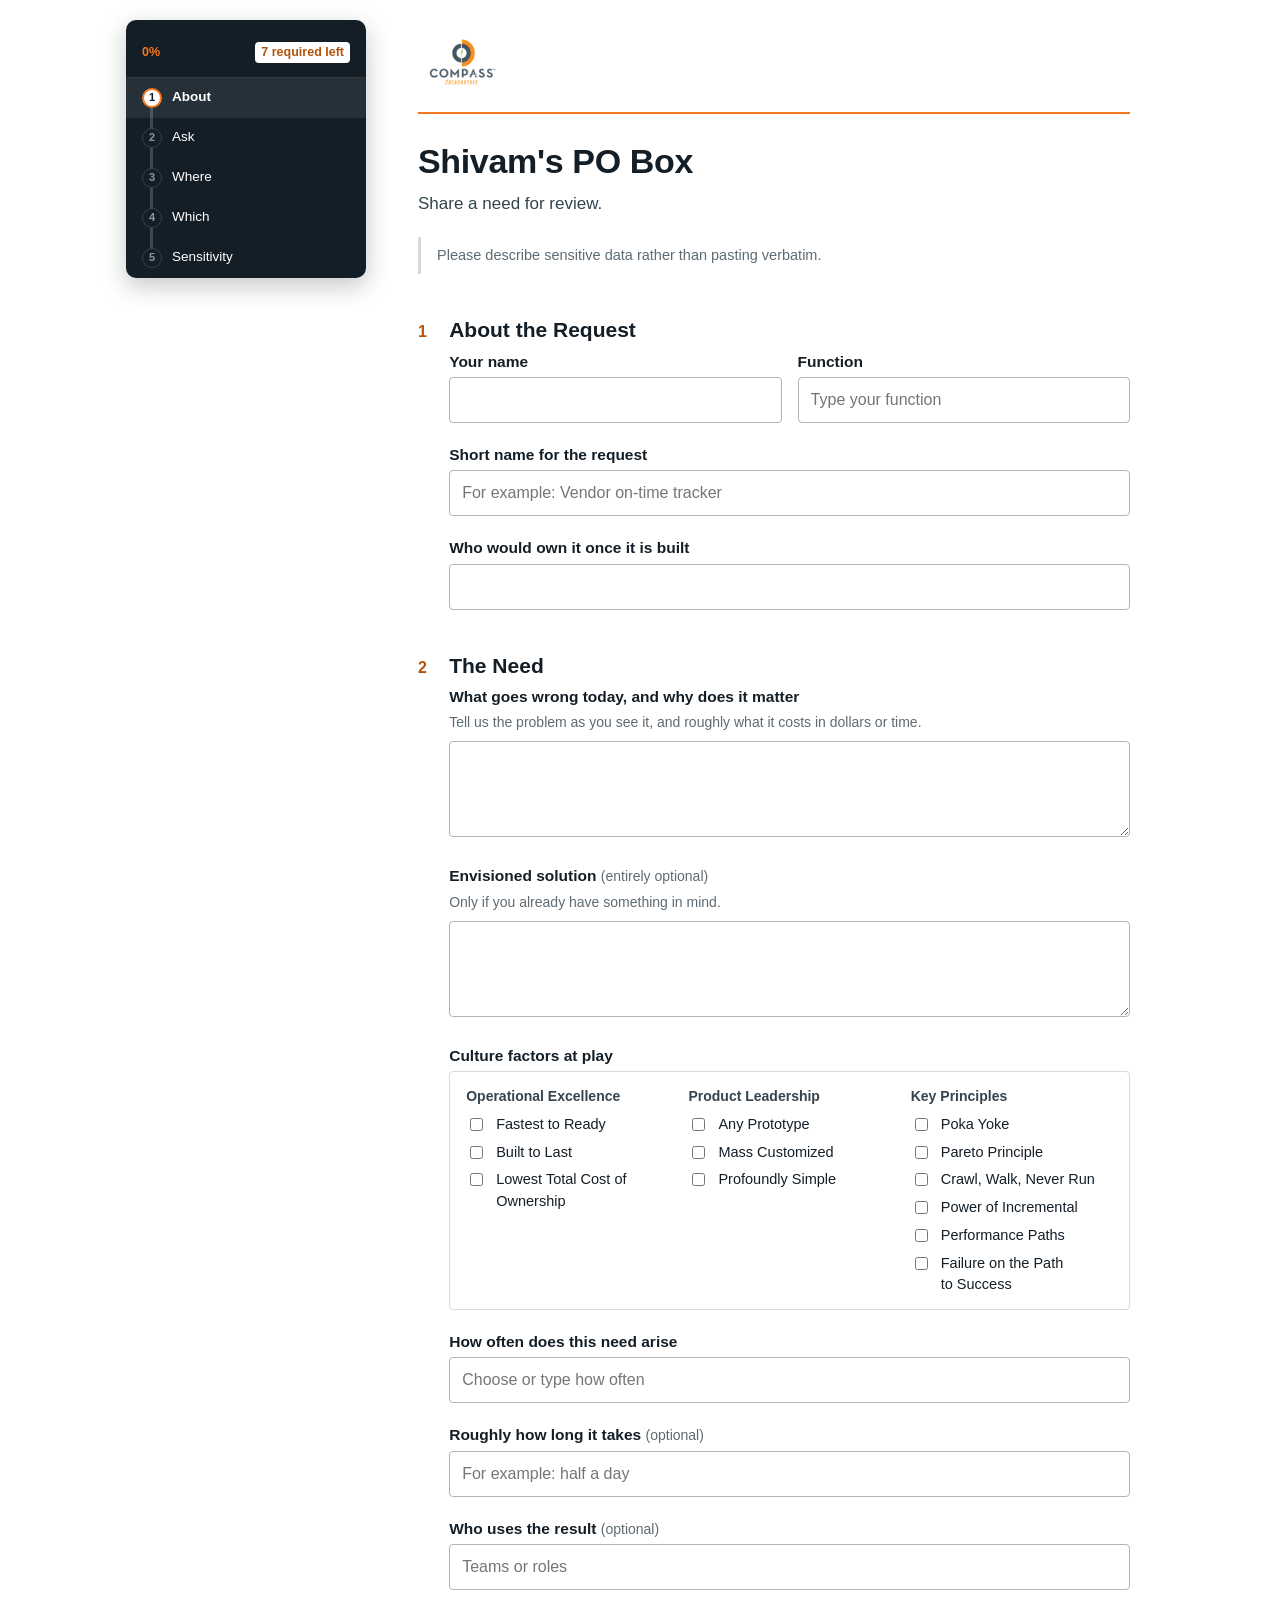
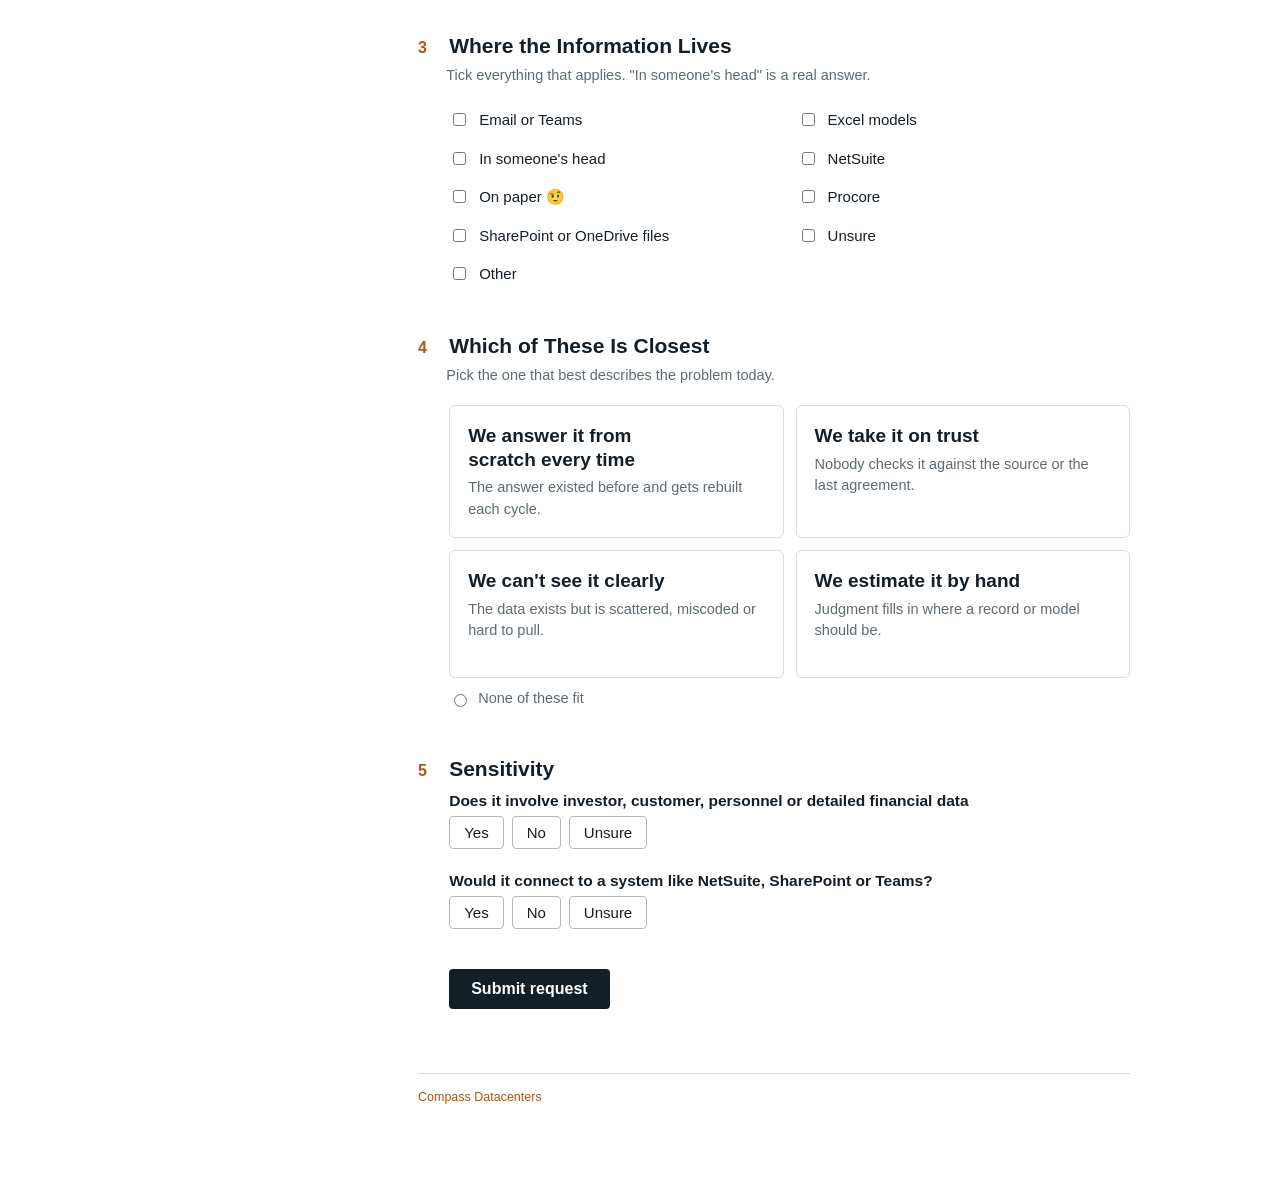
==== commit 98ae3e77: "Merge branch 'worktree-agent-a89cf9747d36f0a07'" ====
--- a/index.html
+++ b/index.html
@@ -41,7 +41,7 @@
       <section class="step" aria-labelledby="s2">
         <h2 id="s2" data-rail="Ask"><span class="n">2</span>The Need</h2>
         <div class="field"><label class="q" for="miss">What goes wrong today, and why does it matter</label><!-- ste-disable-line STE020: owner ruling 2026-09-30, form questions are full sentences -->
-          <span class="help" id="missHelp">Tell us the problem as you see it. A rough cost helps, if you know it.</span>
+          <span class="help" id="missHelp">Tell us the problem as you see it, and roughly what it costs in dollars or time.</span>
           <textarea id="miss" aria-describedby="missHelp" required></textarea></div>
         <div class="field"><span class="q" id="solutionL">Envisioned solution <span class="opt">(entirely optional)</span></span>
           <span class="help" id="solutionHelp">Only if you already have something in mind.</span>
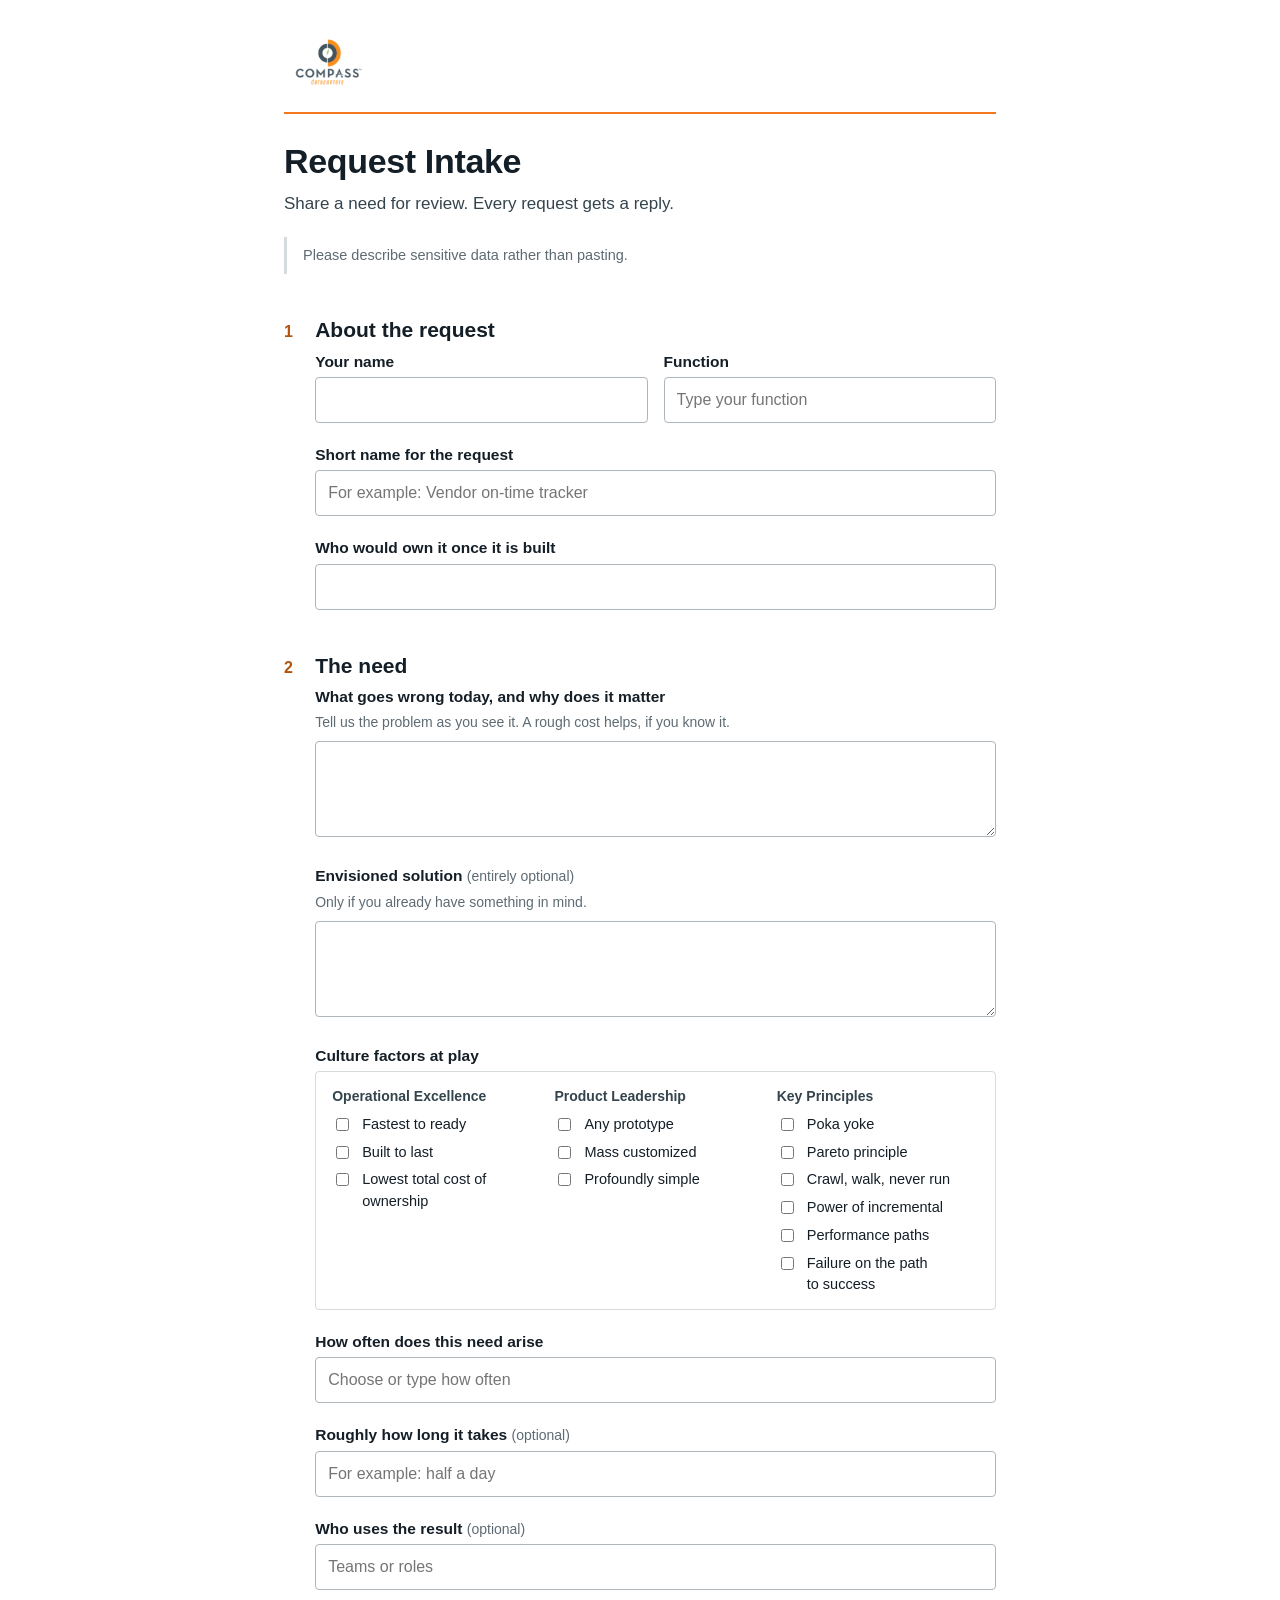
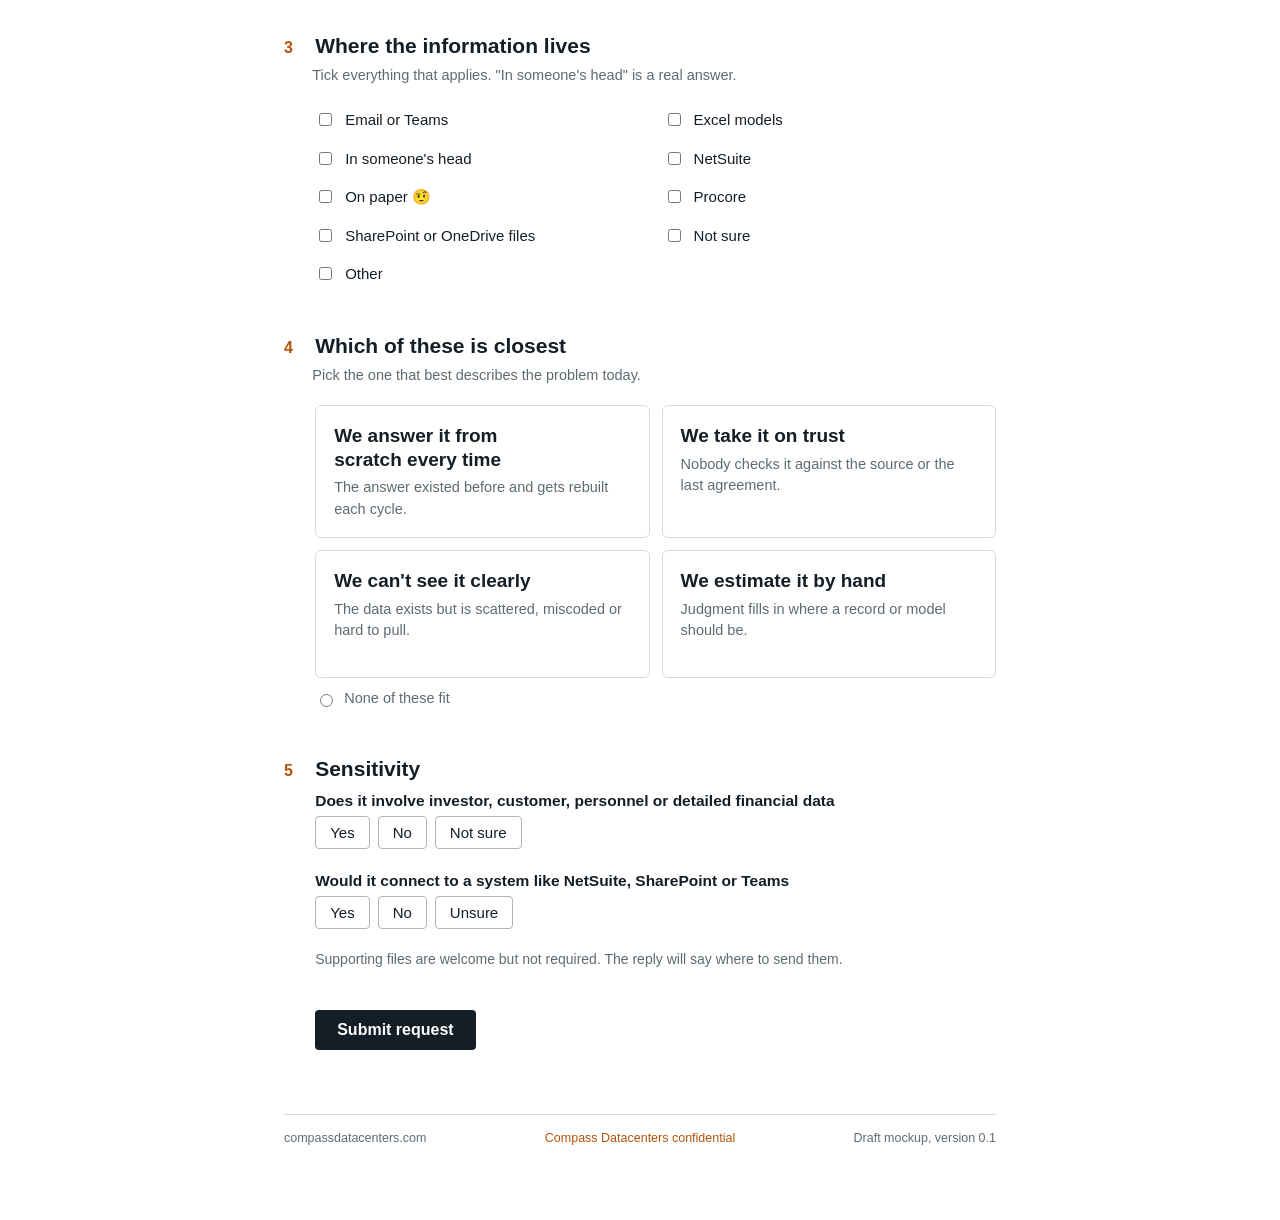
==== commit a35d9c60: "WIP (abandoned): early system-connection edit incl. shelved artifact; superseded on main Co-Authored" ====
--- a/index.html
+++ b/index.html
@@ -4,29 +4,27 @@
 <meta charset="utf-8">
 <meta name="viewport" content="width=device-width, initial-scale=1">
 <meta name="robots" content="noindex, nofollow">
-<title>Shivam's PO Box | Compass Datacenters</title>
+<title>Request Intake | Compass Datacenters</title>
 <link rel="stylesheet" href="assets/styles.css">
-<link rel="stylesheet" href="assets/rail.css">
 <link rel="icon" type="image/png" sizes="32x32" href="assets/icon-32.png">
 <link rel="apple-touch-icon" href="assets/icon-180.png">
 </head>
 <body>
-<nav id="progressRail" aria-label="Form progress"></nav>
 <div class="wrap">
   <header class="top">
     <img src="assets/compass-logo.png" alt="Compass Datacenters">
   </header>
 
   <main id="requester">
-    <h1 id="formTitle">Shivam's PO Box</h1>
-    <p class="lede">Share a need for review.</p>
+    <h1 id="formTitle">Request Intake</h1>
+    <p class="lede">Share a need for review. Every request gets a reply.</p>
     <div class="notes">
-      <p>Please describe sensitive data rather than pasting verbatim.</p>
+      <p>Please describe sensitive data rather than pasting.</p>
     </div>
 
     <form id="f" novalidate>
       <section class="step" aria-labelledby="s1">
-        <h2 id="s1" data-rail="About"><span class="n">1</span>About the Request</h2>
+        <h2 id="s1"><span class="n">1</span>About the request</h2>
         <div class="field row">
           <div><label class="q" for="name">Your name</label><input type="text" id="name" autocomplete="name" required></div>
           <div><label class="q" for="fn">Function</label>
@@ -39,9 +37,9 @@
       </section>
 
       <section class="step" aria-labelledby="s2">
-        <h2 id="s2" data-rail="Ask"><span class="n">2</span>The Need</h2>
+        <h2 id="s2"><span class="n">2</span>The need</h2>
         <div class="field"><label class="q" for="miss">What goes wrong today, and why does it matter</label><!-- ste-disable-line STE020: owner ruling 2026-09-30, form questions are full sentences -->
-          <span class="help" id="missHelp">Tell us the problem as you see it, and roughly what it costs in dollars or time.</span>
+          <span class="help" id="missHelp">Tell us the problem as you see it. A rough cost helps, if you know it.</span>
           <textarea id="miss" aria-describedby="missHelp" required></textarea></div>
         <div class="field"><span class="q" id="solutionL">Envisioned solution <span class="opt">(entirely optional)</span></span>
           <span class="help" id="solutionHelp">Only if you already have something in mind.</span>
@@ -49,22 +47,22 @@
         <div class="field"><span class="q" id="culL">Culture factors at play</span>
           <div class="culture" role="group" aria-labelledby="culL" id="culture">
             <fieldset><legend>Operational Excellence</legend>
-              <label class="check"><input type="checkbox" value="Fastest to Ready">Fastest to Ready</label>
-              <label class="check"><input type="checkbox" value="Built to Last">Built to Last</label>
-              <label class="check"><input type="checkbox" value="Lowest Total Cost of Ownership">Lowest Total Cost of Ownership</label><!-- ste-disable-line STE020: owner ruling 2026-09-30, form questions are full sentences -->
+              <label class="check"><input type="checkbox" value="Fastest to ready">Fastest to ready</label>
+              <label class="check"><input type="checkbox" value="Built to last">Built to last</label>
+              <label class="check"><input type="checkbox" value="Lowest total cost of ownership">Lowest total cost of ownership</label><!-- ste-disable-line STE020: owner ruling 2026-09-30, form questions are full sentences -->
             </fieldset>
             <fieldset><legend>Product Leadership</legend>
-              <label class="check"><input type="checkbox" value="Any Prototype">Any Prototype</label>
-              <label class="check"><input type="checkbox" value="Mass Customized">Mass Customized</label>
-              <label class="check"><input type="checkbox" value="Profoundly Simple">Profoundly Simple</label>
+              <label class="check"><input type="checkbox" value="Any prototype">Any prototype</label>
+              <label class="check"><input type="checkbox" value="Mass customized">Mass customized</label>
+              <label class="check"><input type="checkbox" value="Profoundly simple">Profoundly simple</label>
             </fieldset>
             <fieldset><legend>Key Principles</legend>
-              <label class="check"><input type="checkbox" value="Poka Yoke">Poka Yoke</label>
-              <label class="check"><input type="checkbox" value="Pareto Principle">Pareto Principle</label>
-              <label class="check"><input type="checkbox" value="Crawl, Walk, Never Run">Crawl, Walk, Never Run</label>
-              <label class="check"><input type="checkbox" value="Power of Incremental">Power of Incremental</label>
-              <label class="check"><input type="checkbox" value="Performance Paths">Performance Paths</label>
-              <label class="check"><input type="checkbox" value="Failure on the Path to Success">Failure on the Path to Success</label><!-- ste-disable-line STE020: owner ruling 2026-09-30, form questions are full sentences -->
+              <label class="check"><input type="checkbox" value="Poka yoke">Poka yoke</label>
+              <label class="check"><input type="checkbox" value="Pareto principle">Pareto principle</label>
+              <label class="check"><input type="checkbox" value="Crawl, walk, never run">Crawl, walk, never run</label>
+              <label class="check"><input type="checkbox" value="Power of incremental">Power of incremental</label>
+              <label class="check"><input type="checkbox" value="Performance paths">Performance paths</label>
+              <label class="check"><input type="checkbox" value="Failure on the path to success">Failure on the path to success</label><!-- ste-disable-line STE020: owner ruling 2026-09-30, form questions are full sentences -->
             </fieldset>
           </div></div>
         <div class="field"><label class="q" for="freq">How often does this need arise</label><!-- ste-disable-line STE020: owner ruling 2026-09-30, form questions are full sentences -->
@@ -80,7 +78,7 @@
       </section>
 
       <section class="step" aria-labelledby="s3">
-        <h2 id="s3" data-rail="Where"><span class="n">3</span>Where the Information Lives</h2>
+        <h2 id="s3"><span class="n">3</span>Where the information lives</h2>
         <p class="intro">Tick everything that applies. "In someone's head" is a real answer.</p>
         <div class="field checks" role="group" aria-labelledby="s3" id="srcs">
           <label class="check"><input type="checkbox" value="Email or Teams">Email or Teams</label>
@@ -90,7 +88,7 @@
           <label class="check"><input type="checkbox" value="On paper &#129320;">On paper &#129320;</label>
           <label class="check"><input type="checkbox" value="Procore">Procore</label>
           <label class="check"><input type="checkbox" value="SharePoint or OneDrive files">SharePoint or OneDrive files</label>
-          <label class="check"><input type="checkbox" value="Unsure">Unsure</label>
+          <label class="check"><input type="checkbox" value="Not sure">Not sure</label>
           <label class="check"><input type="checkbox" id="srcOtherCk" value="Other">Other</label>
         </div>
         <!-- ste-disable-next-line STE020: owner ruling 2026-09-30, form questions are full sentences -->
@@ -98,7 +96,7 @@
       </section>
 
       <section class="step" aria-labelledby="s4">
-        <h2 id="s4" data-rail="Which"><span class="n">4</span>Which of These Is Closest</h2>
+        <h2 id="s4"><span class="n">4</span>Which of these is closest</h2>
         <p class="intro">Pick the one that best describes the problem today.</p>
         <div class="field">
           <div class="tiles" role="radiogroup" aria-labelledby="s4" id="gap">
@@ -125,20 +123,21 @@
           <div class="radios" role="radiogroup" aria-labelledby="sensL">
             <label><input type="radio" name="sens" value="Yes">Yes</label>
             <label><input type="radio" name="sens" value="No">No</label>
-            <label><input type="radio" name="sens" value="Unsure">Unsure</label>
+            <label><input type="radio" name="sens" value="Not sure">Not sure</label>
           </div></div>
-        <div class="field"><span class="q" id="sysL">Would it connect to a system like NetSuite, SharePoint or Teams?</span><!-- ste-disable-line STE020: owner ruling 2026-09-30, form questions are full sentences -->
+        <div class="field"><span class="q" id="sysL">Would it connect to a system like NetSuite, SharePoint or Teams</span><!-- ste-disable-line STE020: owner ruling 2026-09-30, form questions are full sentences -->
           <div class="radios" role="radiogroup" aria-labelledby="sysL">
             <label><input type="radio" name="sys" value="Yes">Yes</label>
             <label><input type="radio" name="sys" value="No">No</label>
             <label><input type="radio" name="sys" value="Unsure">Unsure</label>
           </div></div>
-        <div class="field followup" id="wbFollowup" hidden><span class="q" id="wbL">Would it only read from it, or also write back?</span><!-- ste-disable-line STE020: owner ruling 2026-09-30, form questions are full sentences -->
+        <div class="field" id="wbField" hidden><span class="q" id="wbL">Would it only read from it, or also write back</span><!-- ste-disable-line STE020: owner ruling 2026-09-30, form questions are full sentences -->
           <div class="radios" role="radiogroup" aria-labelledby="wbL">
             <label><input type="radio" name="wb" value="Read only">Read only</label>
             <label><input type="radio" name="wb" value="Read and write">Read and write</label>
             <label><input type="radio" name="wb" value="Unsure">Unsure</label>
           </div></div>
+        <div class="field"><span class="help">Supporting files are welcome but not required. The reply will say where to send them.</span></div>
       </section>
 
       <div class="errbox" id="errs" role="alert" tabindex="-1"></div>
@@ -148,20 +147,21 @@
     </form>
 
     <div class="done" id="done" tabindex="-1">
-      <h2>Request Submitted</h2>
+      <h2>Request submitted</h2>
       <p id="doneMsg"></p>
       <p style="margin-top:14px"><button type="button" class="btn quiet" id="another">Start another request</button></p>
     </div>
   </main>
 
   <footer class="foot">
-    <span class="conf">Compass Datacenters</span>
+    <span>compassdatacenters.com</span>
+    <span class="conf">Compass Datacenters confidential</span>
+    <span>Draft mockup, version 0.1</span>
   </footer>
 </div>
 
 <script src="assets/config.js"></script>
 <script src="assets/submit.js"></script>
 <script src="assets/app.js"></script>
-<script src="assets/rail.js"></script>
 </body>
 </html>
--- a/assets/styles.css
+++ b/assets/styles.css
@@ -48,7 +48,9 @@
   .radios label{position:relative;display:inline-flex;align-items:center;justify-content:center;border:1px solid #AEB6BB;border-radius:4px;
        padding:8px 14px;font-size:15px;line-height:1;cursor:var(--pick)}
   .radios input{position:absolute;opacity:0;pointer-events:none}
-  .radios label:has(input:checked){border-color:var(--onyx);background:var(--wash)}
+  .radios label:has(input:checked){border-color:var(--onyx);background:var(--onyx);color:var(--white)}
+  .dispHints{list-style:none;margin:10px 0 0;padding:0;color:var(--muted);font-size:14px}
+  .dispHints li{margin:2px 0}
 
   /* the one bold element: the gap selector */
   .tiles{display:grid;grid-template-columns:1fr 1fr;gap:12px}
@@ -96,13 +98,23 @@
   .reqSearch input{width:100%}
   .reqCount{margin:0 0 10px 1.95em;color:var(--muted);font-size:13.5px}
   .reqTableWrap{margin:0 0 20px 1.95em;overflow-x:auto;border:1px solid var(--line);border-radius:6px}
-  table.reqTable{border-collapse:collapse;width:100%;min-width:760px;font-size:14px}
-  .reqTable th,.reqTable td{padding:9px 12px;text-align:left;border-bottom:1px solid var(--line);white-space:nowrap}
+  table.reqTable{border-collapse:collapse;width:100%;table-layout:fixed;font-size:14px}
+  .reqTable th,.reqTable td{padding:6px 7px;text-align:left;border-bottom:1px solid var(--line);
+       white-space:normal;overflow-wrap:break-word;word-break:break-word}
   .reqTable thead th{background:var(--wash);font-weight:700;cursor:var(--pick);user-select:none}
   .reqTable thead th:focus-visible{outline:3px solid rgba(243,120,32,.45);outline-offset:-3px}
   .reqTable th[aria-sort="ascending"]::after{content:" \2191"}
   .reqTable th[aria-sort="descending"]::after{content:" \2193"}
-  .reqTable th[data-type="num"],.reqTable td.num{text-align:right;font-variant-numeric:tabular-nums}
+  .reqTable th[data-type="num"],.reqTable td.num{text-align:center;font-variant-numeric:tabular-nums;
+       white-space:nowrap;padding-left:3px;padding-right:3px}
+  .reqTable th[data-col="short"]{width:24%}
+  .reqTable th[data-col="function"]{width:11%}
+  .reqTable th[data-col="requester"]{width:11%}
+  .reqTable th[data-col="submitted"]{width:10%}
+  .reqTable th[data-col="status"]{width:10%}
+  .reqTable th[data-col="cost"],.reqTable th[data-col="risk"],
+  .reqTable th[data-col="time"],.reqTable th[data-col="benefit"],
+  .reqTable th[data-col="total"]{width:6.8%}
   .reqTable tbody tr{cursor:var(--pick)}
   .reqTable tbody tr:hover{background:var(--wash)}
   .reqTable tbody tr[aria-current="true"]{background:var(--wash);outline:2px solid var(--onyx);outline-offset:-2px}
@@ -124,7 +136,6 @@
   .scale label:last-child span{border-right:0}
   .scale input:checked+span{background:var(--onyx);color:var(--white)}
   .scale input:focus-visible+span{outline:3px solid rgba(243,120,32,.45);outline-offset:-3px}
-  .scale-key{font-size:13.5px;color:var(--muted);margin:2px 0 14px 102px}
   /* no single-word last lines at any width */
   p,.help,.intro,.d,dd,.lede,.notes p,label.q,.q,.check{text-wrap:pretty}
   h1,h2,.t{text-wrap:balance}
@@ -140,11 +151,21 @@
     .culture{gap:12px}
     .field,.step .intro,.actions,.errbox{margin-left:0}
     .reqFilters{flex-direction:column;align-items:stretch;margin-left:0}
+    .reqSearch{flex-basis:auto}
+    .reqTable th:nth-child(2),.reqTable td:nth-child(2),
+    .reqTable th:nth-child(3),.reqTable td:nth-child(3),
+    .reqTable th:nth-child(4),.reqTable td:nth-child(4),
+    .reqTable th:nth-child(6),.reqTable td:nth-child(6),
+    .reqTable th:nth-child(7),.reqTable td:nth-child(7),
+    .reqTable th:nth-child(8),.reqTable td:nth-child(8),
+    .reqTable th:nth-child(9),.reqTable td:nth-child(9){display:none}
+    .reqTable th[data-col="short"]{width:55%}
+    .reqTable th[data-col="status"]{width:25%}
+    .reqTable th[data-col="total"]{width:20%}
     .reqCount,.reqTableWrap{margin-left:0}
     header.top{flex-direction:column;align-items:flex-start}
     .sample dl{grid-template-columns:1fr}
     .lens{grid-template-columns:1fr}
-    .scale-key{margin-left:0}
   }
   @media (prefers-reduced-motion:no-preference){
     .done.show{animation:rise .25s ease-out}
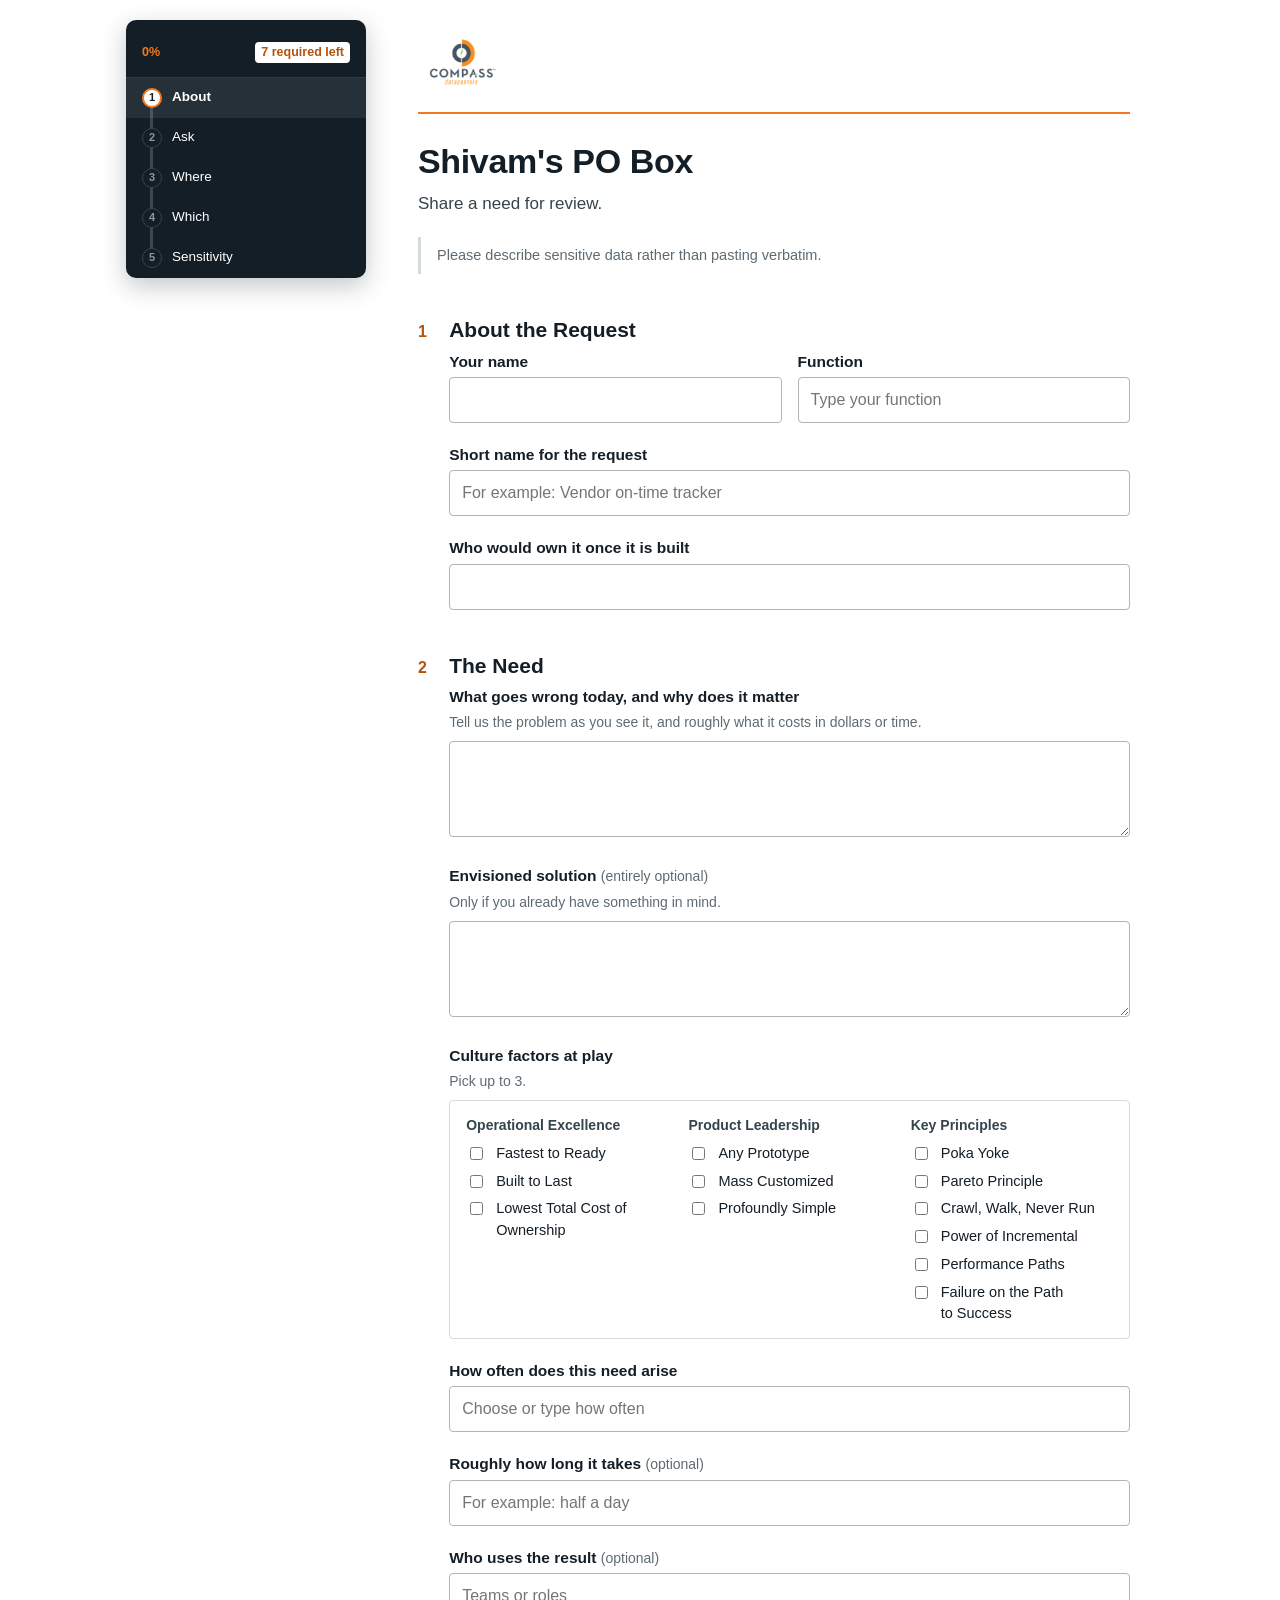
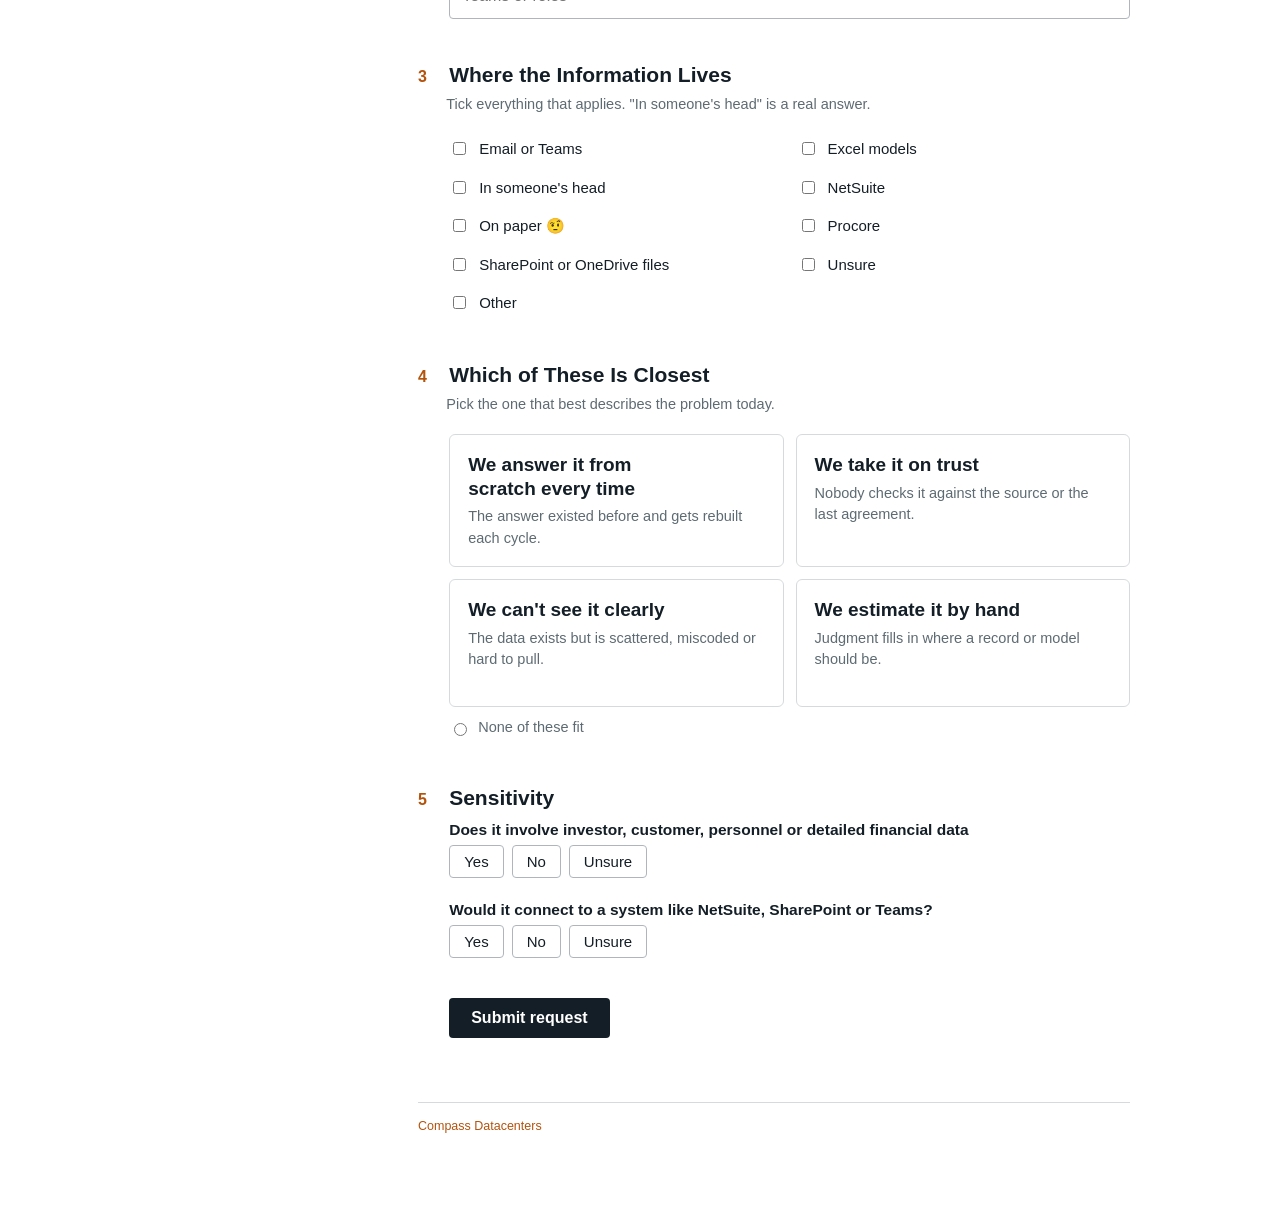
==== commit 043ccb41: "form: pick at most 3 culture factors, refused again before the write Co-Authored-By: Claude Opus 5.5" ====
--- a/index.html
+++ b/index.html
@@ -4,27 +4,29 @@
 <meta charset="utf-8">
 <meta name="viewport" content="width=device-width, initial-scale=1">
 <meta name="robots" content="noindex, nofollow">
-<title>Request Intake | Compass Datacenters</title>
+<title>Shivam's PO Box | Compass Datacenters</title>
 <link rel="stylesheet" href="assets/styles.css">
+<link rel="stylesheet" href="assets/rail.css">
 <link rel="icon" type="image/png" sizes="32x32" href="assets/icon-32.png">
 <link rel="apple-touch-icon" href="assets/icon-180.png">
 </head>
 <body>
+<nav id="progressRail" aria-label="Form progress"></nav>
 <div class="wrap">
   <header class="top">
     <img src="assets/compass-logo.png" alt="Compass Datacenters">
   </header>
 
   <main id="requester">
-    <h1 id="formTitle">Request Intake</h1>
-    <p class="lede">Share a need for review. Every request gets a reply.</p>
+    <h1 id="formTitle">Shivam's PO Box</h1>
+    <p class="lede">Share a need for review.</p>
     <div class="notes">
-      <p>Please describe sensitive data rather than pasting.</p>
+      <p>Please describe sensitive data rather than pasting verbatim.</p>
     </div>
 
     <form id="f" novalidate>
       <section class="step" aria-labelledby="s1">
-        <h2 id="s1"><span class="n">1</span>About the request</h2>
+        <h2 id="s1" data-rail="About"><span class="n">1</span>About the Request</h2>
         <div class="field row">
           <div><label class="q" for="name">Your name</label><input type="text" id="name" autocomplete="name" required></div>
           <div><label class="q" for="fn">Function</label>
@@ -37,34 +39,36 @@
       </section>
 
       <section class="step" aria-labelledby="s2">
-        <h2 id="s2"><span class="n">2</span>The need</h2>
+        <h2 id="s2" data-rail="Ask"><span class="n">2</span>The Need</h2>
         <div class="field"><label class="q" for="miss">What goes wrong today, and why does it matter</label><!-- ste-disable-line STE020: owner ruling 2026-09-30, form questions are full sentences -->
-          <span class="help" id="missHelp">Tell us the problem as you see it. A rough cost helps, if you know it.</span>
+          <span class="help" id="missHelp">Tell us the problem as you see it, and roughly what it costs in dollars or time.</span>
           <textarea id="miss" aria-describedby="missHelp" required></textarea></div>
         <div class="field"><span class="q" id="solutionL">Envisioned solution <span class="opt">(entirely optional)</span></span>
           <span class="help" id="solutionHelp">Only if you already have something in mind.</span>
           <textarea id="solution" aria-labelledby="solutionL" aria-describedby="solutionHelp"></textarea></div>
         <div class="field"><span class="q" id="culL">Culture factors at play</span>
-          <div class="culture" role="group" aria-labelledby="culL" id="culture">
+          <span class="help" id="cultureHelp">Pick up to 3.</span>
+          <div class="culture" role="group" aria-labelledby="culL" aria-describedby="cultureHelp" id="culture">
             <fieldset><legend>Operational Excellence</legend>
-              <label class="check"><input type="checkbox" value="Fastest to ready">Fastest to ready</label>
-              <label class="check"><input type="checkbox" value="Built to last">Built to last</label>
-              <label class="check"><input type="checkbox" value="Lowest total cost of ownership">Lowest total cost of ownership</label><!-- ste-disable-line STE020: owner ruling 2026-09-30, form questions are full sentences -->
+              <label class="check"><input type="checkbox" value="Fastest to Ready">Fastest to Ready</label>
+              <label class="check"><input type="checkbox" value="Built to Last">Built to Last</label>
+              <label class="check"><input type="checkbox" value="Lowest Total Cost of Ownership">Lowest Total Cost of Ownership</label><!-- ste-disable-line STE020: owner ruling 2026-09-30, form questions are full sentences -->
             </fieldset>
             <fieldset><legend>Product Leadership</legend>
-              <label class="check"><input type="checkbox" value="Any prototype">Any prototype</label>
-              <label class="check"><input type="checkbox" value="Mass customized">Mass customized</label>
-              <label class="check"><input type="checkbox" value="Profoundly simple">Profoundly simple</label>
+              <label class="check"><input type="checkbox" value="Any Prototype">Any Prototype</label>
+              <label class="check"><input type="checkbox" value="Mass Customized">Mass Customized</label>
+              <label class="check"><input type="checkbox" value="Profoundly Simple">Profoundly Simple</label>
             </fieldset>
             <fieldset><legend>Key Principles</legend>
-              <label class="check"><input type="checkbox" value="Poka yoke">Poka yoke</label>
-              <label class="check"><input type="checkbox" value="Pareto principle">Pareto principle</label>
-              <label class="check"><input type="checkbox" value="Crawl, walk, never run">Crawl, walk, never run</label>
-              <label class="check"><input type="checkbox" value="Power of incremental">Power of incremental</label>
-              <label class="check"><input type="checkbox" value="Performance paths">Performance paths</label>
-              <label class="check"><input type="checkbox" value="Failure on the path to success">Failure on the path to success</label><!-- ste-disable-line STE020: owner ruling 2026-09-30, form questions are full sentences -->
+              <label class="check"><input type="checkbox" value="Poka Yoke">Poka Yoke</label>
+              <label class="check"><input type="checkbox" value="Pareto Principle">Pareto Principle</label>
+              <label class="check"><input type="checkbox" value="Crawl, Walk, Never Run">Crawl, Walk, Never Run</label>
+              <label class="check"><input type="checkbox" value="Power of Incremental">Power of Incremental</label>
+              <label class="check"><input type="checkbox" value="Performance Paths">Performance Paths</label>
+              <label class="check"><input type="checkbox" value="Failure on the Path to Success">Failure on the Path to Success</label><!-- ste-disable-line STE020: owner ruling 2026-09-30, form questions are full sentences -->
             </fieldset>
-          </div></div>
+          </div>
+          <span class="help" id="cultureStatus" role="status" aria-live="polite"></span></div>
         <div class="field"><label class="q" for="freq">How often does this need arise</label><!-- ste-disable-line STE020: owner ruling 2026-09-30, form questions are full sentences -->
           <input type="text" id="freq" list="freqList" required autocomplete="off" placeholder="Choose or type how often">
           <datalist id="freqList">
@@ -78,7 +82,7 @@
       </section>
 
       <section class="step" aria-labelledby="s3">
-        <h2 id="s3"><span class="n">3</span>Where the information lives</h2>
+        <h2 id="s3" data-rail="Where"><span class="n">3</span>Where the Information Lives</h2>
         <p class="intro">Tick everything that applies. "In someone's head" is a real answer.</p>
         <div class="field checks" role="group" aria-labelledby="s3" id="srcs">
           <label class="check"><input type="checkbox" value="Email or Teams">Email or Teams</label>
@@ -88,7 +92,7 @@
           <label class="check"><input type="checkbox" value="On paper &#129320;">On paper &#129320;</label>
           <label class="check"><input type="checkbox" value="Procore">Procore</label>
           <label class="check"><input type="checkbox" value="SharePoint or OneDrive files">SharePoint or OneDrive files</label>
-          <label class="check"><input type="checkbox" value="Not sure">Not sure</label>
+          <label class="check"><input type="checkbox" value="Unsure">Unsure</label>
           <label class="check"><input type="checkbox" id="srcOtherCk" value="Other">Other</label>
         </div>
         <!-- ste-disable-next-line STE020: owner ruling 2026-09-30, form questions are full sentences -->
@@ -96,7 +100,7 @@
       </section>
 
       <section class="step" aria-labelledby="s4">
-        <h2 id="s4"><span class="n">4</span>Which of these is closest</h2>
+        <h2 id="s4" data-rail="Which"><span class="n">4</span>Which of These Is Closest</h2>
         <p class="intro">Pick the one that best describes the problem today.</p>
         <div class="field">
           <div class="tiles" role="radiogroup" aria-labelledby="s4" id="gap">
@@ -123,21 +127,20 @@
           <div class="radios" role="radiogroup" aria-labelledby="sensL">
             <label><input type="radio" name="sens" value="Yes">Yes</label>
             <label><input type="radio" name="sens" value="No">No</label>
-            <label><input type="radio" name="sens" value="Not sure">Not sure</label>
+            <label><input type="radio" name="sens" value="Unsure">Unsure</label>
           </div></div>
-        <div class="field"><span class="q" id="sysL">Would it connect to a system like NetSuite, SharePoint or Teams</span><!-- ste-disable-line STE020: owner ruling 2026-09-30, form questions are full sentences -->
+        <div class="field"><span class="q" id="sysL">Would it connect to a system like NetSuite, SharePoint or Teams?</span><!-- ste-disable-line STE020: owner ruling 2026-09-30, form questions are full sentences -->
           <div class="radios" role="radiogroup" aria-labelledby="sysL">
             <label><input type="radio" name="sys" value="Yes">Yes</label>
             <label><input type="radio" name="sys" value="No">No</label>
             <label><input type="radio" name="sys" value="Unsure">Unsure</label>
           </div></div>
-        <div class="field" id="wbField" hidden><span class="q" id="wbL">Would it only read from it, or also write back</span><!-- ste-disable-line STE020: owner ruling 2026-09-30, form questions are full sentences -->
+        <div class="field followup" id="wbFollowup" hidden><span class="q" id="wbL">Would it only read from it, or also write back?</span><!-- ste-disable-line STE020: owner ruling 2026-09-30, form questions are full sentences -->
           <div class="radios" role="radiogroup" aria-labelledby="wbL">
             <label><input type="radio" name="wb" value="Read only">Read only</label>
             <label><input type="radio" name="wb" value="Read and write">Read and write</label>
             <label><input type="radio" name="wb" value="Unsure">Unsure</label>
           </div></div>
-        <div class="field"><span class="help">Supporting files are welcome but not required. The reply will say where to send them.</span></div>
       </section>
 
       <div class="errbox" id="errs" role="alert" tabindex="-1"></div>
@@ -147,21 +150,20 @@
     </form>
 
     <div class="done" id="done" tabindex="-1">
-      <h2>Request submitted</h2>
+      <h2>Request Submitted</h2>
       <p id="doneMsg"></p>
       <p style="margin-top:14px"><button type="button" class="btn quiet" id="another">Start another request</button></p>
     </div>
   </main>
 
   <footer class="foot">
-    <span>compassdatacenters.com</span>
-    <span class="conf">Compass Datacenters confidential</span>
-    <span>Draft mockup, version 0.1</span>
+    <span class="conf">Compass Datacenters</span>
   </footer>
 </div>
 
 <script src="assets/config.js"></script>
 <script src="assets/submit.js"></script>
 <script src="assets/app.js"></script>
+<script src="assets/rail.js"></script>
 </body>
 </html>
--- a/assets/styles.css
+++ b/assets/styles.css
@@ -70,6 +70,9 @@
   .culture fieldset{border:0;margin:0;padding:0;min-width:0}
   .culture legend{padding:0;font-size:14px;font-weight:700;color:var(--slate);margin-bottom:4px}
   .culture .check{font-size:14.5px;padding:3px 0}
+  .culture .check:has(input:disabled){color:var(--muted)}
+  #cultureStatus{margin:6px 0 0}
+  #cultureStatus:empty{display:none}
   .followup{margin-top:8px}
 
   .actions{margin:40px 0 0 1.95em;display:flex;align-items:center;gap:16px;flex-wrap:wrap}
--- a/assets/rail.css
+++ b/assets/rail.css
@@ -0,0 +1,107 @@
+/* Floating progress rail. Loaded only by index.html. New file, no shared selectors
+   from styles.css are redefined here except the .wrap reserve-space overrides below,
+   which are scoped to the >=641px layout this rail needs. */
+:root{
+  --rail-onyx:#141E27; --rail-slate:#34444D; --rail-orange:#F37820; --rail-orange-ink:#B3530C;
+}
+
+#progressRail{
+  font-family:Arial,"Helvetica Neue",Helvetica,sans-serif;
+  box-sizing:border-box;
+}
+#progressRail *{box-sizing:border-box}
+#progressRail.rail-hidden{display:none}
+
+/* ---- shared building blocks ---- */
+#progressRail .rail-progress{padding:14px 16px;border-bottom:1px solid rgba(255,255,255,.12)}
+#progressRail .rail-track{height:8px;border-radius:999px;background:rgba(255,255,255,.18);overflow:hidden}
+#progressRail .rail-fill{height:100%;width:0%;background:var(--rail-orange);border-radius:999px;transition:width .25s ease}
+#progressRail .rail-meta{display:flex;justify-content:space-between;align-items:baseline;gap:8px;margin-top:8px;font-size:12.5px}
+#progressRail #railPercent{color:var(--rail-orange);font-weight:700}
+#progressRail #railStatus{color:var(--rail-orange-ink);background:#fff;padding:1px 6px;border-radius:4px;font-weight:600}
+
+#progressRail .rail-step{
+  display:flex;align-items:center;gap:10px;width:100%;text-align:left;
+  border:0;background:transparent;color:#fff;cursor:var(--pick);
+  font:inherit;font-size:13.5px;padding:10px 16px;line-height:1.25;
+}
+/* Opaque dot, always, so the vertical line behind it never shows through.
+   Not-started is the default look; done and current (below) override it. */
+#progressRail .rail-step .rail-num{
+  position:relative;flex:0 0 auto;width:20px;height:20px;border-radius:50%;display:flex;
+  align-items:center;justify-content:center;font-size:11px;font-weight:700;
+  border:1.5px solid var(--rail-slate);background:var(--rail-onyx);color:#8b979e;
+}
+#progressRail .rail-step .rail-label{flex:1 1 auto;color:#fff}
+#progressRail .rail-step[data-state="done"] .rail-num{
+  background:var(--rail-orange);border-color:var(--rail-orange);color:transparent;font-size:0;
+}
+#progressRail .rail-step[data-state="done"] .rail-num::after{
+  content:"\2713";position:absolute;inset:0;display:flex;align-items:center;justify-content:center;
+  font-size:11px;color:#fff;
+}
+#progressRail .rail-step.is-current:not([data-state="done"]) .rail-num{
+  background:#fff;border-color:var(--rail-orange);border-width:2px;color:var(--rail-onyx);
+}
+#progressRail .rail-step.is-current{background:rgba(255,255,255,.08)}
+#progressRail .rail-step.is-current .rail-label{color:#fff;font-weight:700}
+#progressRail .rail-step:hover{background:rgba(255,255,255,.06)}
+#progressRail .rail-step:focus-visible{outline:2px solid var(--rail-orange);outline-offset:-2px}
+
+/* ---- >=641px: vertical rail, sticky, reserved as its own column ---- */
+@media (min-width:641px){
+  body{display:flex;align-items:flex-start;justify-content:center;gap:28px;flex-wrap:wrap}
+  .wrap{margin:0;min-width:0;flex:1 1 760px}
+  #progressRail{
+    flex:0 0 240px;position:sticky;top:20px;align-self:flex-start;
+    background:var(--rail-onyx);border-radius:10px;overflow:hidden;
+    max-height:calc(100vh - 40px);overflow-y:auto;
+    box-shadow:0 8px 24px rgba(20,30,39,.25);
+  }
+  #progressRail .rail-dots{display:none}
+
+  /* horizontal fill is mobile-only here; a vertical timeline replaces it behind the
+     numbered step dots, so the percent/status readout is all that's left up top */
+  #progressRail .rail-progress .rail-track{display:none}
+
+  #progressRail .rail-steps{position:relative}
+  #progressRail .rail-track-v{
+    position:absolute;left:24px;top:20px;bottom:20px;width:3px;border-radius:999px;
+    background:rgba(255,255,255,.18);
+  }
+  /* One segment per gap between dots, dot-center to dot-center (positioned in JS).
+     Orange when the step above it is complete; otherwise transparent, so the
+     slate base track shows through. No percentage-length fill. */
+  #progressRail .rail-seg{
+    position:absolute;left:24px;width:3px;border-radius:999px;background:transparent;
+  }
+  #progressRail .rail-seg[data-state="done"]{background:var(--rail-orange)}
+  #progressRail .rail-step{position:relative}
+}
+
+/* ---- <=640px: slim sticky top bar with dots ---- */
+@media (max-width:640px){
+  body{padding-top:0}
+  #progressRail{
+    position:sticky;top:0;z-index:50;width:100%;
+    background:var(--rail-onyx);
+    padding-top:env(safe-area-inset-top);
+    box-shadow:0 2px 10px rgba(20,30,39,.25);
+  }
+  #progressRail .rail-steps{display:none}
+  #progressRail .rail-progress{border-bottom:0;padding:8px 14px 6px}
+  #progressRail .rail-dots{display:flex;justify-content:center;gap:10px;padding:0 14px 10px}
+  #progressRail .rail-dot-btn{
+    border:0;background:transparent;padding:6px;cursor:var(--pick);display:flex;align-items:center;justify-content:center;
+  }
+  #progressRail .rail-dot-btn:focus-visible{outline:2px solid var(--rail-orange);outline-offset:1px;border-radius:50%}
+  #progressRail .rail-dot{
+    width:10px;height:10px;border-radius:50%;background:rgba(255,255,255,.35);border:1.5px solid rgba(255,255,255,.55);
+  }
+  #progressRail .rail-dot-btn[data-state="done"] .rail-dot{background:var(--rail-orange);border-color:var(--rail-orange)}
+  #progressRail .rail-dot-btn.is-current .rail-dot{box-shadow:0 0 0 3px rgba(243,120,32,.35)}
+}
+
+@media (prefers-reduced-motion:reduce){
+  #progressRail .rail-fill{transition:none}
+}
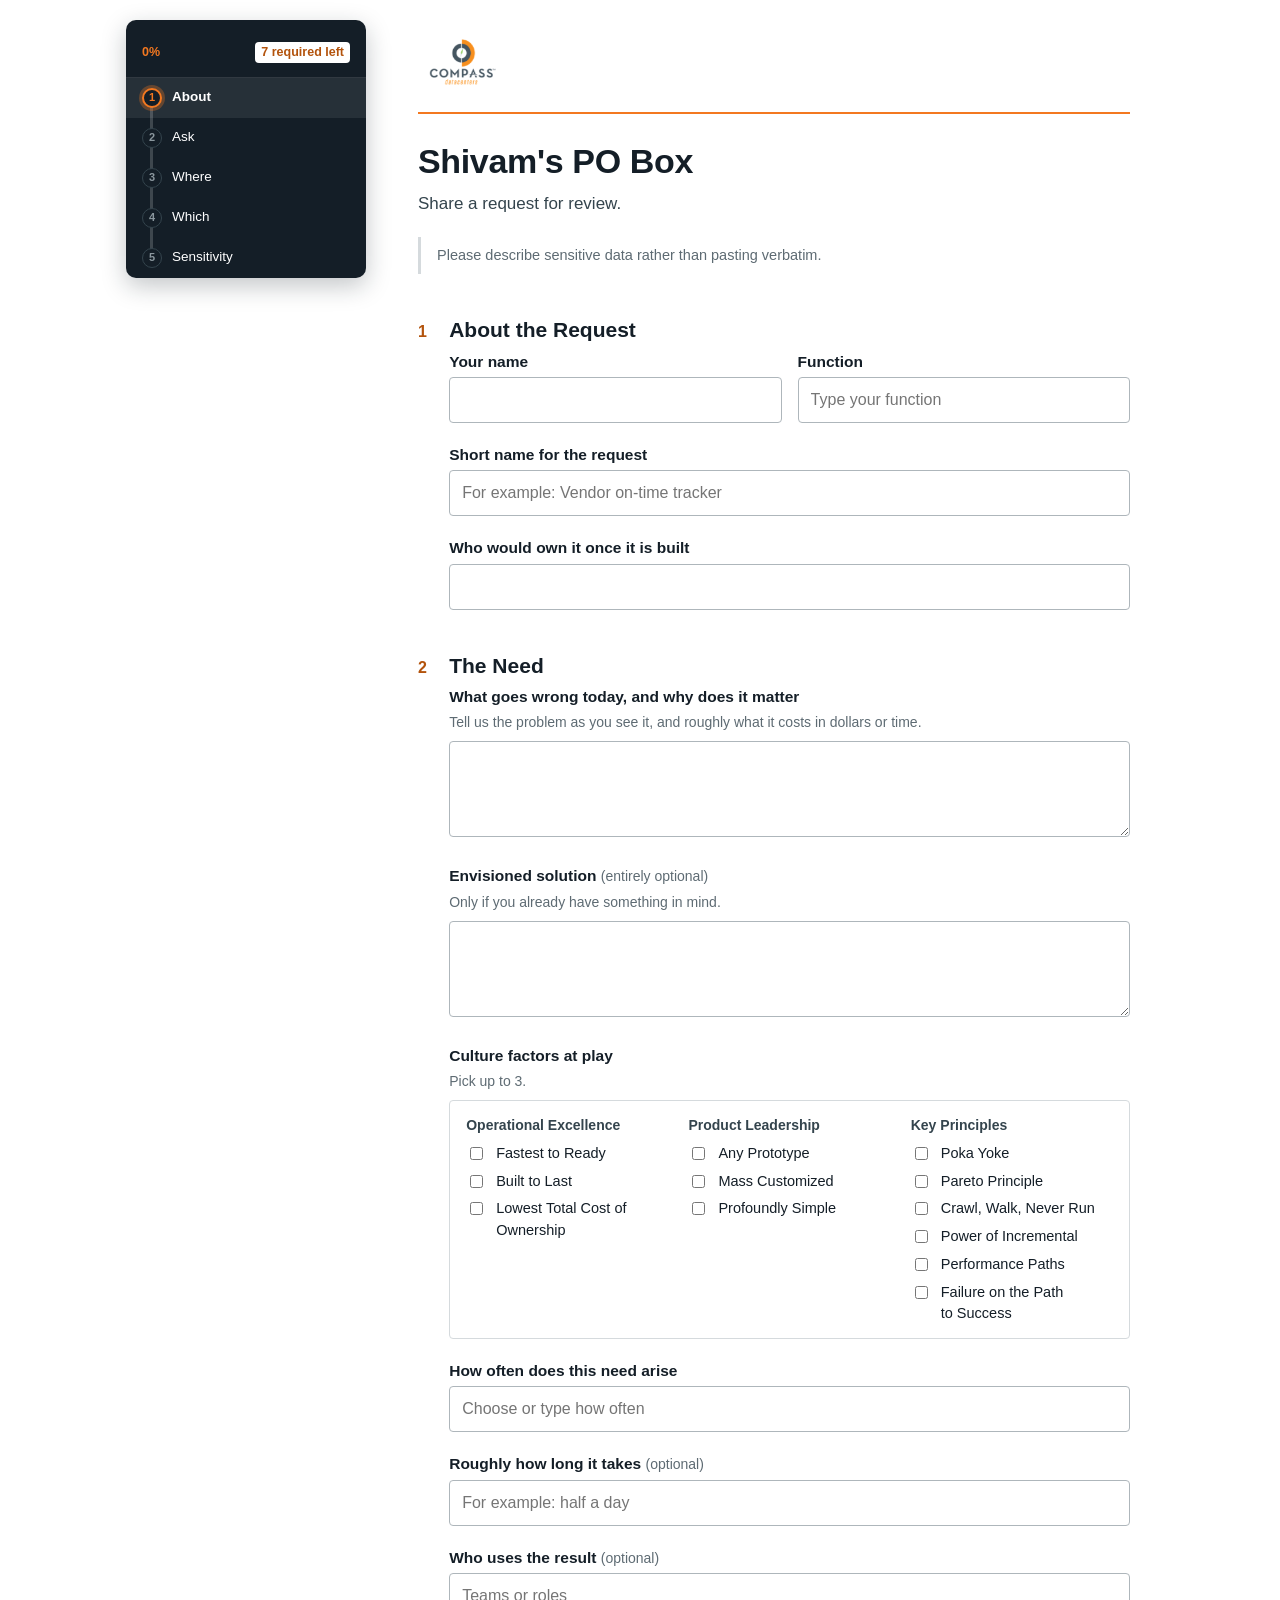
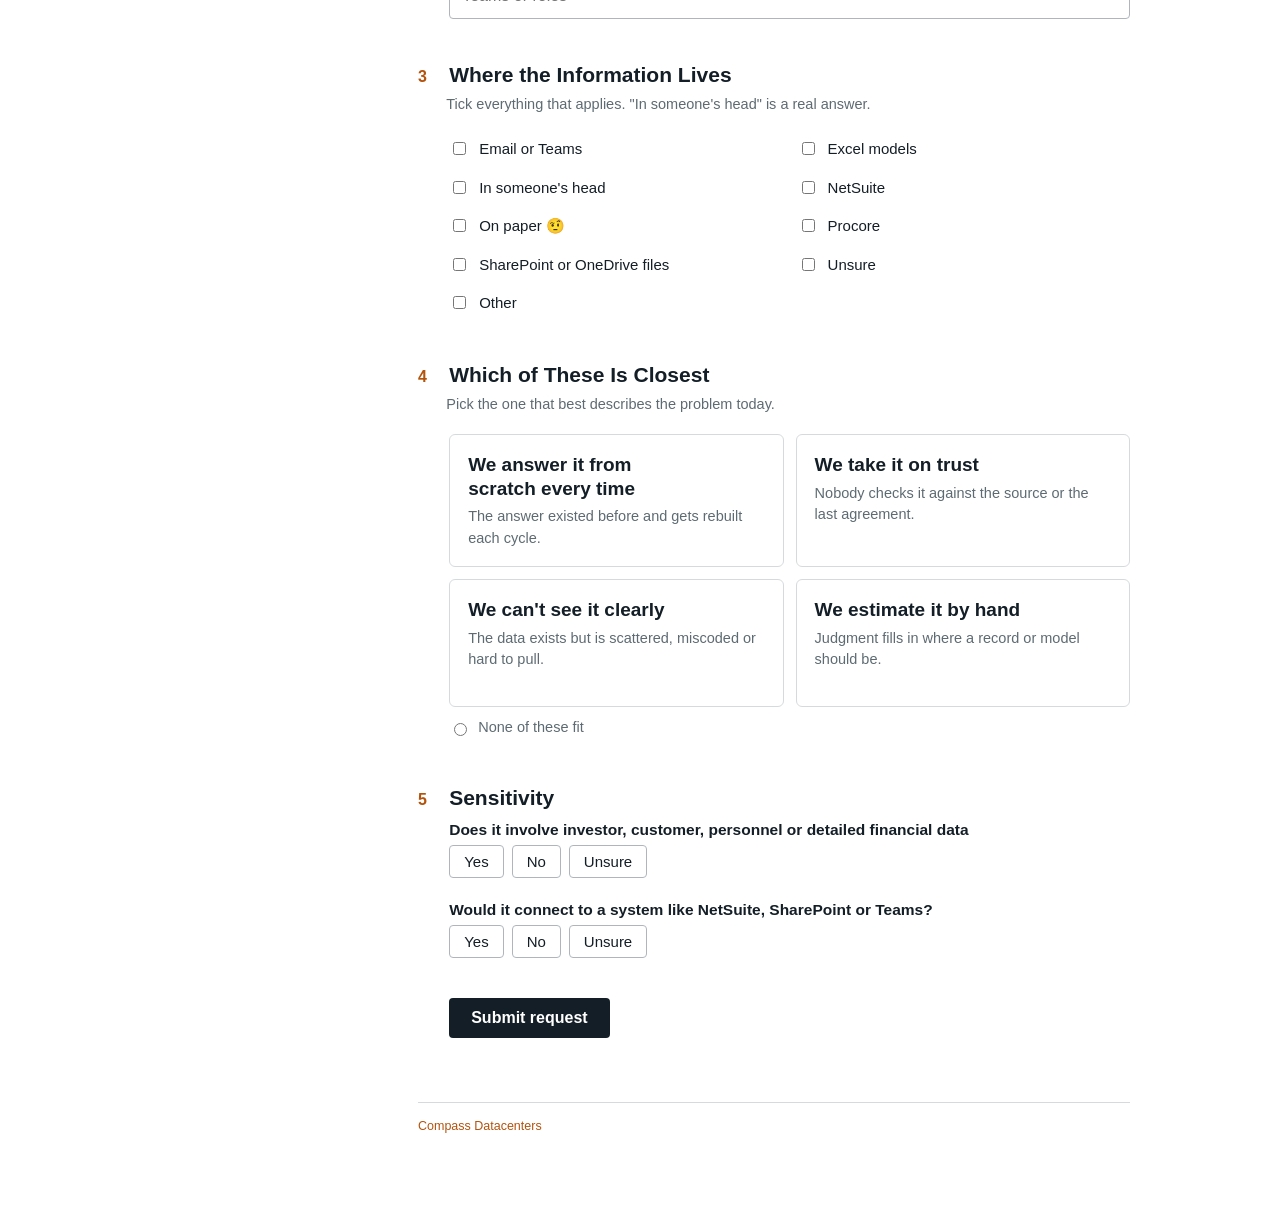
==== commit 469138e0: "form: 'Share a request for review', pre-drawn PNG cursor, ring-and-halo current step dot Co-Authored" ====
--- a/index.html
+++ b/index.html
@@ -19,7 +19,7 @@
 
   <main id="requester">
     <h1 id="formTitle">Shivam's PO Box</h1>
-    <p class="lede">Share a need for review.</p>
+    <p class="lede">Share a request for review.</p>
     <div class="notes">
       <p>Please describe sensitive data rather than pasting verbatim.</p>
     </div>
--- a/assets/styles.css
+++ b/assets/styles.css
@@ -2,8 +2,10 @@
     --onyx:#141E27; --slate:#34444D; --muted:#5E6B73; --line:#D5DADD;
     --wash:#F3F4F5; --orange:#F37820; --orange-ink:#B3530C; --white:#FFFFFF;
     --err:#B42318;
-    /* one cursor for everything selectable: Compass-orange arrow, onyx outline; falls back to the hand */
-    --pick:url("data:image/svg+xml,%3Csvg xmlns='http://www.w3.org/2000/svg' width='24' height='24' viewBox='0 0 24 24'%3E%3Cpath d='M3 2v17l4.6-4.2 3.3 7.2 3-1.4-3.3-7.1H17z' fill='%23F37820' stroke='%23141E27' stroke-width='1.5' stroke-linejoin='round'/%3E%3C/svg%3E") 3 2, pointer;
+    /* one cursor for everything selectable: Compass-orange arrow, onyx outline; falls back to the hand.
+       Pre-drawn PNGs (1x, 2x) of the path M3 2v17l4.6-4.2 3.3 7.2 3-1.4-3.3-7.1H17z: an SVG cursor is
+       re-rasterized on each cursor switch at non-integer screen scales, which felt laggy. */
+    --pick:image-set(url([data-uri]) 1x, url([data-uri]) 2x) 3 2, pointer;
   }
   *{box-sizing:border-box}
   :is(button,select,a[href],input[type=checkbox],input[type=radio],label.check,.radios label,.tile){cursor:var(--pick)}
@@ -72,7 +74,7 @@
   .culture .check{font-size:14.5px;padding:3px 0}
   .culture .check:has(input:disabled){color:var(--muted)}
   #cultureStatus{margin:6px 0 0}
-  #cultureStatus:empty{display:none}
+  #cultureStatus:empty{margin:0}  /* stays rendered: a live region that appears with its text is often not announced */
   .followup{margin-top:8px}
 
   .actions{margin:40px 0 0 1.95em;display:flex;align-items:center;gap:16px;flex-wrap:wrap}
--- a/assets/rail.css
+++ b/assets/rail.css
@@ -41,7 +41,8 @@
   font-size:11px;color:#fff;
 }
 #progressRail .rail-step.is-current:not([data-state="done"]) .rail-num{
-  background:#fff;border-color:var(--rail-orange);border-width:2px;color:var(--rail-onyx);
+  background:var(--rail-onyx);border-color:var(--rail-orange);border-width:2px;color:var(--rail-orange);
+  box-shadow:0 0 0 3px rgba(243,120,32,.3);
 }
 #progressRail .rail-step.is-current{background:rgba(255,255,255,.08)}
 #progressRail .rail-step.is-current .rail-label{color:#fff;font-weight:700}
